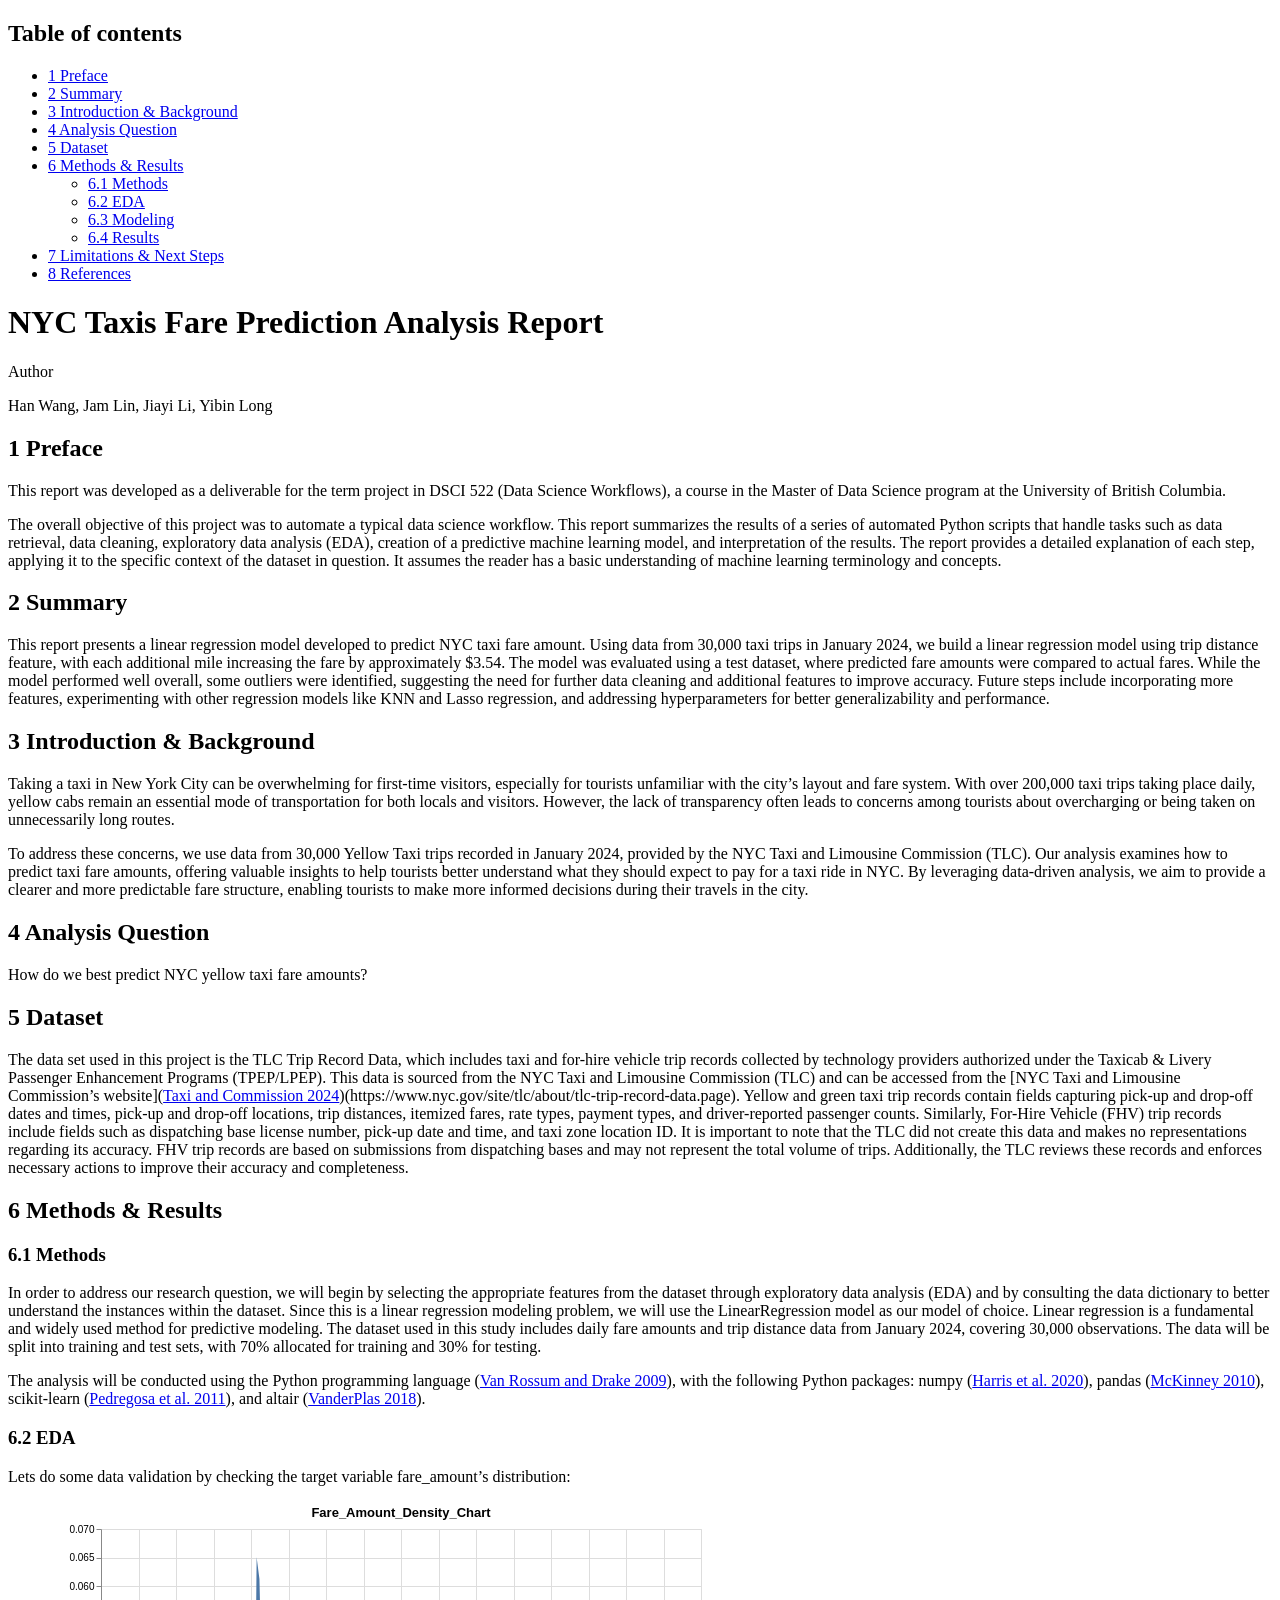
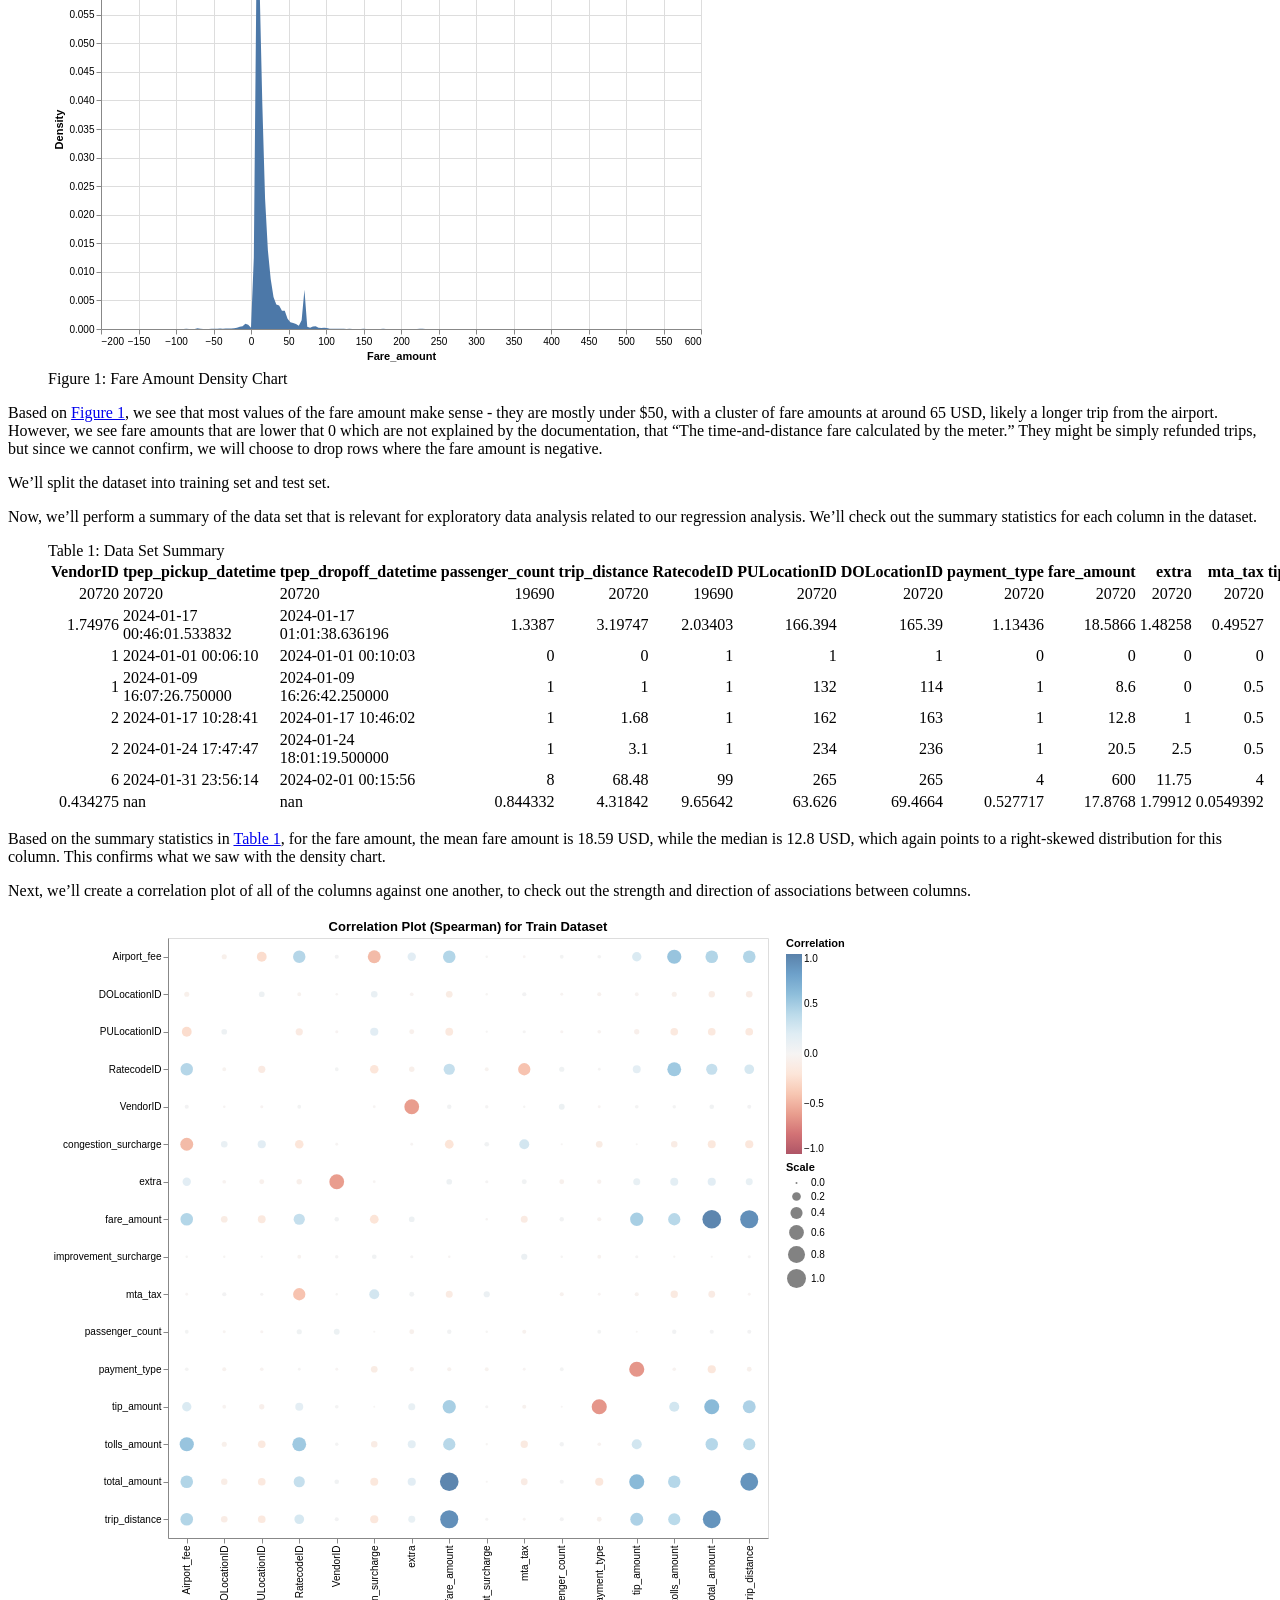
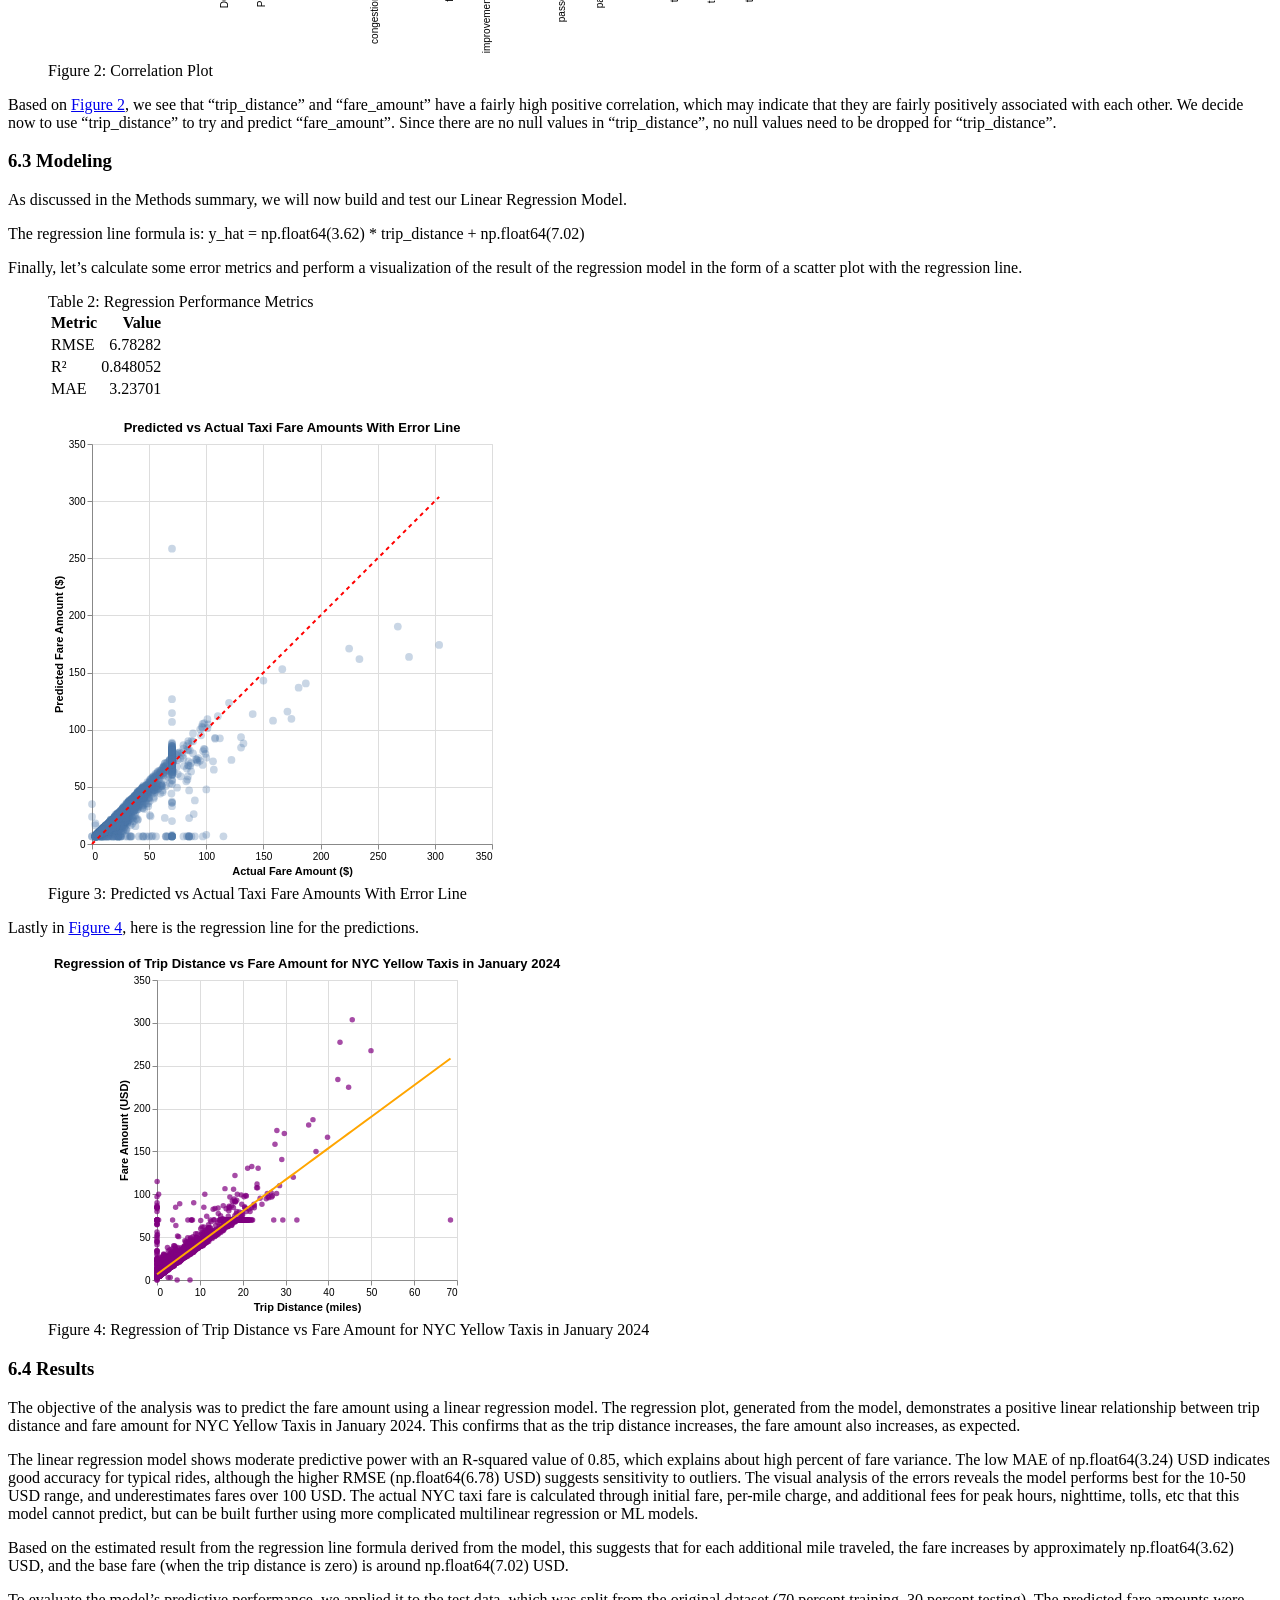
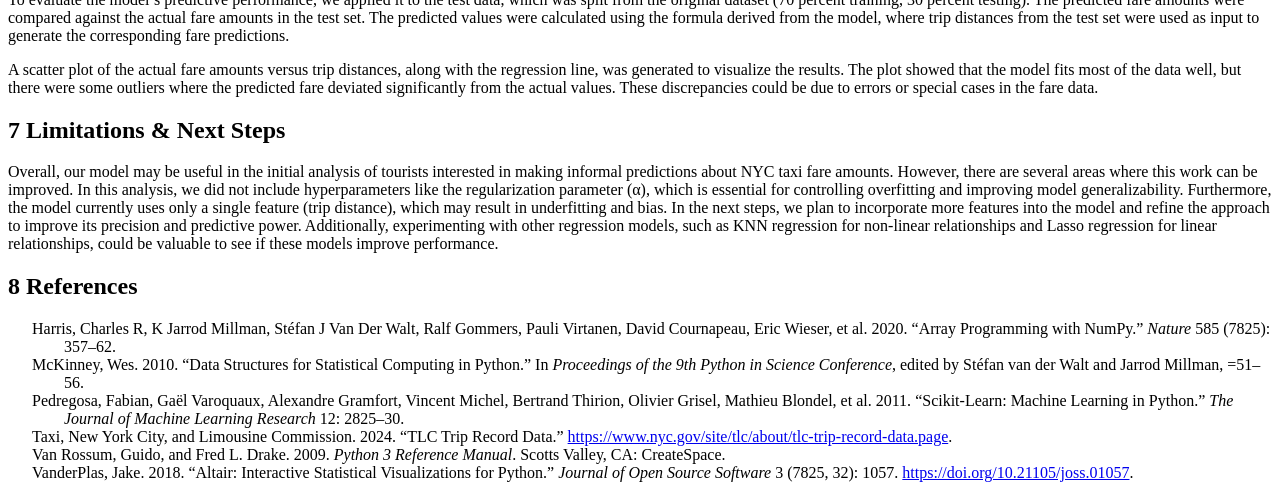
==== docs/index.html @ 8bb8c5d0 "add html to docs for github pages" ====
<!DOCTYPE html>
<html xmlns="http://www.w3.org/1999/xhtml" lang="en" xml:lang="en"><head>

<meta charset="utf-8">
<meta name="generator" content="quarto-1.5.57">

<meta name="viewport" content="width=device-width, initial-scale=1.0, user-scalable=yes">

<meta name="author" content="Han Wang, Jam Lin, Jiayi Li, Yibin Long">

<title>NYC Taxis Fare Prediction Analysis Report</title>
<style>
code{white-space: pre-wrap;}
span.smallcaps{font-variant: small-caps;}
div.columns{display: flex; gap: min(4vw, 1.5em);}
div.column{flex: auto; overflow-x: auto;}
div.hanging-indent{margin-left: 1.5em; text-indent: -1.5em;}
ul.task-list{list-style: none;}
ul.task-list li input[type="checkbox"] {
  width: 0.8em;
  margin: 0 0.8em 0.2em -1em; /* quarto-specific, see https://github.com/quarto-dev/quarto-cli/issues/4556 */ 
  vertical-align: middle;
}
/* CSS for citations */
div.csl-bib-body { }
div.csl-entry {
  clear: both;
  margin-bottom: 0em;
}
.hanging-indent div.csl-entry {
  margin-left:2em;
  text-indent:-2em;
}
div.csl-left-margin {
  min-width:2em;
  float:left;
}
div.csl-right-inline {
  margin-left:2em;
  padding-left:1em;
}
div.csl-indent {
  margin-left: 2em;
}</style>


<script src="yellow_taxi_analysis_files/libs/clipboard/clipboard.min.js"></script>
<script src="yellow_taxi_analysis_files/libs/quarto-html/quarto.js"></script>
<script src="yellow_taxi_analysis_files/libs/quarto-html/popper.min.js"></script>
<script src="yellow_taxi_analysis_files/libs/quarto-html/tippy.umd.min.js"></script>
<script src="yellow_taxi_analysis_files/libs/quarto-html/anchor.min.js"></script>
<link href="yellow_taxi_analysis_files/libs/quarto-html/tippy.css" rel="stylesheet">
<link href="yellow_taxi_analysis_files/libs/quarto-html/quarto-syntax-highlighting.css" rel="stylesheet" id="quarto-text-highlighting-styles">
<script src="yellow_taxi_analysis_files/libs/bootstrap/bootstrap.min.js"></script>
<link href="yellow_taxi_analysis_files/libs/bootstrap/bootstrap-icons.css" rel="stylesheet">
<link href="yellow_taxi_analysis_files/libs/bootstrap/bootstrap.min.css" rel="stylesheet" id="quarto-bootstrap" data-mode="light">


</head>

<body>

<div id="quarto-content" class="page-columns page-rows-contents page-layout-article toc-left">
<div id="quarto-sidebar-toc-left" class="sidebar toc-left">
  <nav id="TOC" role="doc-toc" class="toc-active">
    <h2 id="toc-title">Table of contents</h2>
   
  <ul>
  <li><a href="#preface" id="toc-preface" class="nav-link active" data-scroll-target="#preface"><span class="header-section-number">1</span> Preface</a></li>
  <li><a href="#summary" id="toc-summary" class="nav-link" data-scroll-target="#summary"><span class="header-section-number">2</span> Summary</a></li>
  <li><a href="#introduction-background" id="toc-introduction-background" class="nav-link" data-scroll-target="#introduction-background"><span class="header-section-number">3</span> Introduction &amp; Background</a></li>
  <li><a href="#analysis-question" id="toc-analysis-question" class="nav-link" data-scroll-target="#analysis-question"><span class="header-section-number">4</span> Analysis Question</a></li>
  <li><a href="#dataset" id="toc-dataset" class="nav-link" data-scroll-target="#dataset"><span class="header-section-number">5</span> Dataset</a></li>
  <li><a href="#methods-results" id="toc-methods-results" class="nav-link" data-scroll-target="#methods-results"><span class="header-section-number">6</span> Methods &amp; Results</a>
  <ul class="collapse">
  <li><a href="#methods" id="toc-methods" class="nav-link" data-scroll-target="#methods"><span class="header-section-number">6.1</span> Methods</a></li>
  <li><a href="#eda" id="toc-eda" class="nav-link" data-scroll-target="#eda"><span class="header-section-number">6.2</span> EDA</a></li>
  <li><a href="#modeling" id="toc-modeling" class="nav-link" data-scroll-target="#modeling"><span class="header-section-number">6.3</span> Modeling</a></li>
  <li><a href="#results" id="toc-results" class="nav-link" data-scroll-target="#results"><span class="header-section-number">6.4</span> Results</a></li>
  </ul></li>
  <li><a href="#limitations-next-steps" id="toc-limitations-next-steps" class="nav-link" data-scroll-target="#limitations-next-steps"><span class="header-section-number">7</span> Limitations &amp; Next Steps</a></li>
  <li><a href="#references" id="toc-references" class="nav-link" data-scroll-target="#references"><span class="header-section-number">8</span> References</a></li>
  </ul>
</nav>
</div>
<div id="quarto-margin-sidebar" class="sidebar margin-sidebar zindex-bottom">
</div>
<main class="content" id="quarto-document-content">

<header id="title-block-header" class="quarto-title-block default">
<div class="quarto-title">
<h1 class="title">NYC Taxis Fare Prediction Analysis Report</h1>
</div>



<div class="quarto-title-meta">

    <div>
    <div class="quarto-title-meta-heading">Author</div>
    <div class="quarto-title-meta-contents">
             <p>Han Wang, Jam Lin, Jiayi Li, Yibin Long </p>
          </div>
  </div>
    
  
    
  </div>
  


</header>


<section id="preface" class="level2" data-number="1">
<h2 data-number="1" class="anchored" data-anchor-id="preface"><span class="header-section-number">1</span> Preface</h2>
<p>This report was developed as a deliverable for the term project in DSCI 522 (Data Science Workflows), a course in the Master of Data Science program at the University of British Columbia.</p>
<p>The overall objective of this project was to automate a typical data science workflow. This report summarizes the results of a series of automated Python scripts that handle tasks such as data retrieval, data cleaning, exploratory data analysis (EDA), creation of a predictive machine learning model, and interpretation of the results. The report provides a detailed explanation of each step, applying it to the specific context of the dataset in question. It assumes the reader has a basic understanding of machine learning terminology and concepts.</p>
</section>
<section id="summary" class="level2" data-number="2">
<h2 data-number="2" class="anchored" data-anchor-id="summary"><span class="header-section-number">2</span> Summary</h2>
<p>This report presents a linear regression model developed to predict NYC taxi fare amount. Using data from 30,000 taxi trips in January 2024, we build a linear regression model using trip distance feature, with each additional mile increasing the fare by approximately $3.54. The model was evaluated using a test dataset, where predicted fare amounts were compared to actual fares. While the model performed well overall, some outliers were identified, suggesting the need for further data cleaning and additional features to improve accuracy. Future steps include incorporating more features, experimenting with other regression models like KNN and Lasso regression, and addressing hyperparameters for better generalizability and performance.</p>
</section>
<section id="introduction-background" class="level2" data-number="3">
<h2 data-number="3" class="anchored" data-anchor-id="introduction-background"><span class="header-section-number">3</span> Introduction &amp; Background</h2>
<p>Taking a taxi in New York City can be overwhelming for first-time visitors, especially for tourists unfamiliar with the city’s layout and fare system. With over 200,000 taxi trips taking place daily, yellow cabs remain an essential mode of transportation for both locals and visitors. However, the lack of transparency often leads to concerns among tourists about overcharging or being taken on unnecessarily long routes.</p>
<p>To address these concerns, we use data from 30,000 Yellow Taxi trips recorded in January 2024, provided by the NYC Taxi and Limousine Commission (TLC). Our analysis examines how to predict taxi fare amounts, offering valuable insights to help tourists better understand what they should expect to pay for a taxi ride in NYC. By leveraging data-driven analysis, we aim to provide a clearer and more predictable fare structure, enabling tourists to make more informed decisions during their travels in the city.</p>
</section>
<section id="analysis-question" class="level2" data-number="4">
<h2 data-number="4" class="anchored" data-anchor-id="analysis-question"><span class="header-section-number">4</span> Analysis Question</h2>
<p>How do we best predict NYC yellow taxi fare amounts?</p>
</section>
<section id="dataset" class="level2" data-number="5">
<h2 data-number="5" class="anchored" data-anchor-id="dataset"><span class="header-section-number">5</span> Dataset</h2>
<p>The data set used in this project is the TLC Trip Record Data, which includes taxi and for-hire vehicle trip records collected by technology providers authorized under the Taxicab &amp; Livery Passenger Enhancement Programs (TPEP/LPEP). This data is sourced from the NYC Taxi and Limousine Commission (TLC) and can be accessed from the [NYC Taxi and Limousine Commission’s website]<span class="citation" data-cites="nyctlc2024">(<a href="#ref-nyctlc2024" role="doc-biblioref">Taxi and Commission 2024</a>)</span>(https://www.nyc.gov/site/tlc/about/tlc-trip-record-data.page). Yellow and green taxi trip records contain fields capturing pick-up and drop-off dates and times, pick-up and drop-off locations, trip distances, itemized fares, rate types, payment types, and driver-reported passenger counts. Similarly, For-Hire Vehicle (FHV) trip records include fields such as dispatching base license number, pick-up date and time, and taxi zone location ID. It is important to note that the TLC did not create this data and makes no representations regarding its accuracy. FHV trip records are based on submissions from dispatching bases and may not represent the total volume of trips. Additionally, the TLC reviews these records and enforces necessary actions to improve their accuracy and completeness.</p>
</section>
<section id="methods-results" class="level2" data-number="6">
<h2 data-number="6" class="anchored" data-anchor-id="methods-results"><span class="header-section-number">6</span> Methods &amp; Results</h2>
<section id="methods" class="level3" data-number="6.1">
<h3 data-number="6.1" class="anchored" data-anchor-id="methods"><span class="header-section-number">6.1</span> Methods</h3>
<p>In order to address our research question, we will begin by selecting the appropriate features from the dataset through exploratory data analysis (EDA) and by consulting the data dictionary to better understand the instances within the dataset. Since this is a linear regression modeling problem, we will use the LinearRegression model as our model of choice. Linear regression is a fundamental and widely used method for predictive modeling. The dataset used in this study includes daily fare amounts and trip distance data from January 2024, covering 30,000 observations. The data will be split into training and test sets, with 70% allocated for training and 30% for testing.</p>
<p>The analysis will be conducted using the Python programming language <span class="citation" data-cites="Python">(<a href="#ref-Python" role="doc-biblioref">Van Rossum and Drake 2009</a>)</span>, with the following Python packages: numpy <span class="citation" data-cites="harris2020array">(<a href="#ref-harris2020array" role="doc-biblioref">Harris et al. 2020</a>)</span>, pandas <span class="citation" data-cites="pandas">(<a href="#ref-pandas" role="doc-biblioref">McKinney 2010</a>)</span>, scikit-learn <span class="citation" data-cites="pedregosa2011scikit">(<a href="#ref-pedregosa2011scikit" role="doc-biblioref">Pedregosa et al. 2011</a>)</span>, and altair <span class="citation" data-cites="altair">(<a href="#ref-altair" role="doc-biblioref">VanderPlas 2018</a>)</span>.</p>
</section>
<section id="eda" class="level3" data-number="6.2">
<h3 data-number="6.2" class="anchored" data-anchor-id="eda"><span class="header-section-number">6.2</span> EDA</h3>
<p>Lets do some data validation by checking the target variable fare_amount’s distribution:</p>
<div id="fig-density" class="quarto-float quarto-figure quarto-figure-center anchored">
<figure class="quarto-float quarto-float-fig figure">
<div aria-describedby="fig-density-caption-0ceaefa1-69ba-4598-a22c-09a6ac19f8ca">
<img src="../charts/Fare_Amount_Density_Chart.svg" class="img-fluid figure-img">
</div>
<figcaption class="quarto-float-caption-bottom quarto-float-caption quarto-float-fig" id="fig-density-caption-0ceaefa1-69ba-4598-a22c-09a6ac19f8ca">
Figure&nbsp;1: Fare Amount Density Chart
</figcaption>
</figure>
</div>
<p>Based on <a href="#fig-density" class="quarto-xref">Figure&nbsp;1</a>, we see that most values of the fare amount make sense - they are mostly under $50, with a cluster of fare amounts at around 65 USD, likely a longer trip from the airport. However, we see fare amounts that are lower that 0 which are not explained by the documentation, that “The time-and-distance fare calculated by the meter.” They might be simply refunded trips, but since we cannot confirm, we will choose to drop rows where the fare amount is negative.</p>
<p>We’ll split the dataset into training set and test set.</p>
<p>Now, we’ll perform a summary of the data set that is relevant for exploratory data analysis related to our regression analysis. We’ll check out the summary statistics for each column in the dataset.</p>
<div class="cell" data-execution_count="1">
<div id="tbl-summary" class="cell quarto-float quarto-figure quarto-figure-center anchored" data-execution_count="1">
<figure class="quarto-float quarto-float-tbl figure">
<figcaption class="quarto-float-caption-top quarto-float-caption quarto-float-tbl" id="tbl-summary-caption-0ceaefa1-69ba-4598-a22c-09a6ac19f8ca">
Table&nbsp;1: Data Set Summary
</figcaption>
<div aria-describedby="tbl-summary-caption-0ceaefa1-69ba-4598-a22c-09a6ac19f8ca">
<div class="cell-output cell-output-display cell-output-markdown" data-execution_count="1">
<table class="do-not-create-environment cell caption-top table table-sm table-striped small">
<colgroup>
<col style="width: 4%">
<col style="width: 8%">
<col style="width: 8%">
<col style="width: 5%">
<col style="width: 5%">
<col style="width: 4%">
<col style="width: 4%">
<col style="width: 4%">
<col style="width: 4%">
<col style="width: 4%">
<col style="width: 4%">
<col style="width: 4%">
<col style="width: 4%">
<col style="width: 4%">
<col style="width: 7%">
<col style="width: 4%">
<col style="width: 7%">
<col style="width: 4%">
</colgroup>
<thead>
<tr class="header">
<th style="text-align: right;">VendorID</th>
<th style="text-align: left;">tpep_pickup_datetime</th>
<th style="text-align: left;">tpep_dropoff_datetime</th>
<th style="text-align: right;">passenger_count</th>
<th style="text-align: right;">trip_distance</th>
<th style="text-align: right;">RatecodeID</th>
<th style="text-align: right;">PULocationID</th>
<th style="text-align: right;">DOLocationID</th>
<th style="text-align: right;">payment_type</th>
<th style="text-align: right;">fare_amount</th>
<th style="text-align: right;">extra</th>
<th style="text-align: right;">mta_tax</th>
<th style="text-align: right;">tip_amount</th>
<th style="text-align: right;">tolls_amount</th>
<th style="text-align: right;">improvement_surcharge</th>
<th style="text-align: right;">total_amount</th>
<th style="text-align: right;">congestion_surcharge</th>
<th style="text-align: right;">Airport_fee</th>
</tr>
</thead>
<tbody>
<tr class="odd">
<td style="text-align: right;">20720</td>
<td style="text-align: left;">20720</td>
<td style="text-align: left;">20720</td>
<td style="text-align: right;">19690</td>
<td style="text-align: right;">20720</td>
<td style="text-align: right;">19690</td>
<td style="text-align: right;">20720</td>
<td style="text-align: right;">20720</td>
<td style="text-align: right;">20720</td>
<td style="text-align: right;">20720</td>
<td style="text-align: right;">20720</td>
<td style="text-align: right;">20720</td>
<td style="text-align: right;">20720</td>
<td style="text-align: right;">20720</td>
<td style="text-align: right;">20720</td>
<td style="text-align: right;">20720</td>
<td style="text-align: right;">19690</td>
<td style="text-align: right;">19690</td>
</tr>
<tr class="even">
<td style="text-align: right;">1.74976</td>
<td style="text-align: left;">2024-01-17 00:46:01.533832</td>
<td style="text-align: left;">2024-01-17 01:01:38.636196</td>
<td style="text-align: right;">1.3387</td>
<td style="text-align: right;">3.19747</td>
<td style="text-align: right;">2.03403</td>
<td style="text-align: right;">166.394</td>
<td style="text-align: right;">165.39</td>
<td style="text-align: right;">1.13436</td>
<td style="text-align: right;">18.5866</td>
<td style="text-align: right;">1.48258</td>
<td style="text-align: right;">0.49527</td>
<td style="text-align: right;">3.37729</td>
<td style="text-align: right;">0.525144</td>
<td style="text-align: right;">0.999628</td>
<td style="text-align: right;">27.3619</td>
<td style="text-align: right;">2.31061</td>
<td style="text-align: right;">0.143448</td>
</tr>
<tr class="odd">
<td style="text-align: right;">1</td>
<td style="text-align: left;">2024-01-01 00:06:10</td>
<td style="text-align: left;">2024-01-01 00:10:03</td>
<td style="text-align: right;">0</td>
<td style="text-align: right;">0</td>
<td style="text-align: right;">1</td>
<td style="text-align: right;">1</td>
<td style="text-align: right;">1</td>
<td style="text-align: right;">0</td>
<td style="text-align: right;">0</td>
<td style="text-align: right;">0</td>
<td style="text-align: right;">0</td>
<td style="text-align: right;">0</td>
<td style="text-align: right;">0</td>
<td style="text-align: right;">0</td>
<td style="text-align: right;">0</td>
<td style="text-align: right;">0</td>
<td style="text-align: right;">0</td>
</tr>
<tr class="even">
<td style="text-align: right;">1</td>
<td style="text-align: left;">2024-01-09 16:07:26.750000</td>
<td style="text-align: left;">2024-01-09 16:26:42.250000</td>
<td style="text-align: right;">1</td>
<td style="text-align: right;">1</td>
<td style="text-align: right;">1</td>
<td style="text-align: right;">132</td>
<td style="text-align: right;">114</td>
<td style="text-align: right;">1</td>
<td style="text-align: right;">8.6</td>
<td style="text-align: right;">0</td>
<td style="text-align: right;">0.5</td>
<td style="text-align: right;">1</td>
<td style="text-align: right;">0</td>
<td style="text-align: right;">1</td>
<td style="text-align: right;">15.48</td>
<td style="text-align: right;">2.5</td>
<td style="text-align: right;">0</td>
</tr>
<tr class="odd">
<td style="text-align: right;">2</td>
<td style="text-align: left;">2024-01-17 10:28:41</td>
<td style="text-align: left;">2024-01-17 10:46:02</td>
<td style="text-align: right;">1</td>
<td style="text-align: right;">1.68</td>
<td style="text-align: right;">1</td>
<td style="text-align: right;">162</td>
<td style="text-align: right;">163</td>
<td style="text-align: right;">1</td>
<td style="text-align: right;">12.8</td>
<td style="text-align: right;">1</td>
<td style="text-align: right;">0.5</td>
<td style="text-align: right;">2.8</td>
<td style="text-align: right;">0</td>
<td style="text-align: right;">1</td>
<td style="text-align: right;">20.16</td>
<td style="text-align: right;">2.5</td>
<td style="text-align: right;">0</td>
</tr>
<tr class="even">
<td style="text-align: right;">2</td>
<td style="text-align: left;">2024-01-24 17:47:47</td>
<td style="text-align: left;">2024-01-24 18:01:19.500000</td>
<td style="text-align: right;">1</td>
<td style="text-align: right;">3.1</td>
<td style="text-align: right;">1</td>
<td style="text-align: right;">234</td>
<td style="text-align: right;">236</td>
<td style="text-align: right;">1</td>
<td style="text-align: right;">20.5</td>
<td style="text-align: right;">2.5</td>
<td style="text-align: right;">0.5</td>
<td style="text-align: right;">4.2</td>
<td style="text-align: right;">0</td>
<td style="text-align: right;">1</td>
<td style="text-align: right;">28.6</td>
<td style="text-align: right;">2.5</td>
<td style="text-align: right;">0</td>
</tr>
<tr class="odd">
<td style="text-align: right;">6</td>
<td style="text-align: left;">2024-01-31 23:56:14</td>
<td style="text-align: left;">2024-02-01 00:15:56</td>
<td style="text-align: right;">8</td>
<td style="text-align: right;">68.48</td>
<td style="text-align: right;">99</td>
<td style="text-align: right;">265</td>
<td style="text-align: right;">265</td>
<td style="text-align: right;">4</td>
<td style="text-align: right;">600</td>
<td style="text-align: right;">11.75</td>
<td style="text-align: right;">4</td>
<td style="text-align: right;">99</td>
<td style="text-align: right;">62.75</td>
<td style="text-align: right;">1</td>
<td style="text-align: right;">601</td>
<td style="text-align: right;">2.5</td>
<td style="text-align: right;">1.75</td>
</tr>
<tr class="even">
<td style="text-align: right;">0.434275</td>
<td style="text-align: left;">nan</td>
<td style="text-align: left;">nan</td>
<td style="text-align: right;">0.844332</td>
<td style="text-align: right;">4.31842</td>
<td style="text-align: right;">9.65642</td>
<td style="text-align: right;">63.626</td>
<td style="text-align: right;">69.4664</td>
<td style="text-align: right;">0.527717</td>
<td style="text-align: right;">17.8768</td>
<td style="text-align: right;">1.79912</td>
<td style="text-align: right;">0.0549392</td>
<td style="text-align: right;">3.8067</td>
<td style="text-align: right;">2.09673</td>
<td style="text-align: right;">0.0190096</td>
<td style="text-align: right;">22.1385</td>
<td style="text-align: right;">0.66147</td>
<td style="text-align: right;">0.480072</td>
</tr>
</tbody>
</table>
</div>
</div>
</figure>
</div>
</div>
<p>Based on the summary statistics in <a href="#tbl-summary" class="quarto-xref">Table&nbsp;1</a>, for the fare amount, the mean fare amount is 18.59 USD, while the median is 12.8 USD, which again points to a right-skewed distribution for this column. This confirms what we saw with the density chart.</p>
<p>Next, we’ll create a correlation plot of all of the columns against one another, to check out the strength and direction of associations between columns.</p>
<div id="fig-correlation" class="quarto-float quarto-figure quarto-figure-center anchored">
<figure class="quarto-float quarto-float-fig figure">
<div aria-describedby="fig-correlation-caption-0ceaefa1-69ba-4598-a22c-09a6ac19f8ca">
<img src="../charts/Correlation_Plot_Train_Spearman.svg" class="img-fluid figure-img">
</div>
<figcaption class="quarto-float-caption-bottom quarto-float-caption quarto-float-fig" id="fig-correlation-caption-0ceaefa1-69ba-4598-a22c-09a6ac19f8ca">
Figure&nbsp;2: Correlation Plot
</figcaption>
</figure>
</div>
<p>Based on <a href="#fig-correlation" class="quarto-xref">Figure&nbsp;2</a>, we see that “trip_distance” and “fare_amount” have a fairly high positive correlation, which may indicate that they are fairly positively associated with each other. We decide now to use “trip_distance” to try and predict “fare_amount”. Since there are no null values in “trip_distance”, no null values need to be dropped for “trip_distance”.</p>
</section>
<section id="modeling" class="level3" data-number="6.3">
<h3 data-number="6.3" class="anchored" data-anchor-id="modeling"><span class="header-section-number">6.3</span> Modeling</h3>
<p>As discussed in the Methods summary, we will now build and test our Linear Regression Model.</p>
<p>The regression line formula is: y_hat = np.float64(3.62) * trip_distance + np.float64(7.02)</p>
<p>Finally, let’s calculate some error metrics and perform a visualization of the result of the regression model in the form of a scatter plot with the regression line.</p>
<div class="cell" data-execution_count="3">
<div id="tbl-metrics" class="cell quarto-float quarto-figure quarto-figure-center anchored" data-execution_count="3">
<figure class="quarto-float quarto-float-tbl figure">
<figcaption class="quarto-float-caption-top quarto-float-caption quarto-float-tbl" id="tbl-metrics-caption-0ceaefa1-69ba-4598-a22c-09a6ac19f8ca">
Table&nbsp;2: Regression Performance Metrics
</figcaption>
<div aria-describedby="tbl-metrics-caption-0ceaefa1-69ba-4598-a22c-09a6ac19f8ca">
<div class="cell-output cell-output-display cell-output-markdown" data-execution_count="3">
<table class="do-not-create-environment cell caption-top table table-sm table-striped small">
<thead>
<tr class="header">
<th style="text-align: left;">Metric</th>
<th style="text-align: right;">Value</th>
</tr>
</thead>
<tbody>
<tr class="odd">
<td style="text-align: left;">RMSE</td>
<td style="text-align: right;">6.78282</td>
</tr>
<tr class="even">
<td style="text-align: left;">R²</td>
<td style="text-align: right;">0.848052</td>
</tr>
<tr class="odd">
<td style="text-align: left;">MAE</td>
<td style="text-align: right;">3.23701</td>
</tr>
</tbody>
</table>
</div>
</div>
</figure>
</div>
</div>
<div id="fig-error" class="quarto-float quarto-figure quarto-figure-center anchored">
<figure class="quarto-float quarto-float-fig figure">
<div aria-describedby="fig-error-caption-0ceaefa1-69ba-4598-a22c-09a6ac19f8ca">
<img src="../charts/Pred_Vs_Actual.svg" class="img-fluid figure-img">
</div>
<figcaption class="quarto-float-caption-bottom quarto-float-caption quarto-float-fig" id="fig-error-caption-0ceaefa1-69ba-4598-a22c-09a6ac19f8ca">
Figure&nbsp;3: Predicted vs Actual Taxi Fare Amounts With Error Line
</figcaption>
</figure>
</div>
<p>Lastly in <a href="#fig-predictions" class="quarto-xref">Figure&nbsp;4</a>, here is the regression line for the predictions.</p>
<div id="fig-predictions" class="quarto-float quarto-figure quarto-figure-center anchored">
<figure class="quarto-float quarto-float-fig figure">
<div aria-describedby="fig-predictions-caption-0ceaefa1-69ba-4598-a22c-09a6ac19f8ca">
<img src="../charts/Final_Linear_Regression.svg" class="img-fluid figure-img">
</div>
<figcaption class="quarto-float-caption-bottom quarto-float-caption quarto-float-fig" id="fig-predictions-caption-0ceaefa1-69ba-4598-a22c-09a6ac19f8ca">
Figure&nbsp;4: Regression of Trip Distance vs Fare Amount for NYC Yellow Taxis in January 2024
</figcaption>
</figure>
</div>
</section>
<section id="results" class="level3" data-number="6.4">
<h3 data-number="6.4" class="anchored" data-anchor-id="results"><span class="header-section-number">6.4</span> Results</h3>
<p>The objective of the analysis was to predict the fare amount using a linear regression model. The regression plot, generated from the model, demonstrates a positive linear relationship between trip distance and fare amount for NYC Yellow Taxis in January 2024. This confirms that as the trip distance increases, the fare amount also increases, as expected.</p>
<p>The linear regression model shows moderate predictive power with an R-squared value of 0.85, which explains about high percent of fare variance. The low MAE of np.float64(3.24) USD indicates good accuracy for typical rides, although the higher RMSE (np.float64(6.78) USD) suggests sensitivity to outliers. The visual analysis of the errors reveals the model performs best for the 10-50 USD range, and underestimates fares over 100 USD. The actual NYC taxi fare is calculated through initial fare, per-mile charge, and additional fees for peak hours, nighttime, tolls, etc that this model cannot predict, but can be built further using more complicated multilinear regression or ML models.</p>
<p>Based on the estimated result from the regression line formula derived from the model, this suggests that for each additional mile traveled, the fare increases by approximately np.float64(3.62) USD, and the base fare (when the trip distance is zero) is around np.float64(7.02) USD.</p>
<p>To evaluate the model’s predictive performance, we applied it to the test data, which was split from the original dataset (70 percent training, 30 percent testing). The predicted fare amounts were compared against the actual fare amounts in the test set. The predicted values were calculated using the formula derived from the model, where trip distances from the test set were used as input to generate the corresponding fare predictions.</p>
<p>A scatter plot of the actual fare amounts versus trip distances, along with the regression line, was generated to visualize the results. The plot showed that the model fits most of the data well, but there were some outliers where the predicted fare deviated significantly from the actual values. These discrepancies could be due to errors or special cases in the fare data.</p>
</section>
</section>
<section id="limitations-next-steps" class="level2" data-number="7">
<h2 data-number="7" class="anchored" data-anchor-id="limitations-next-steps"><span class="header-section-number">7</span> Limitations &amp; Next Steps</h2>
<p>Overall, our model may be useful in the initial analysis of tourists interested in making informal predictions about NYC taxi fare amounts. However, there are several areas where this work can be improved. In this analysis, we did not include hyperparameters like the regularization parameter (α), which is essential for controlling overfitting and improving model generalizability. Furthermore, the model currently uses only a single feature (trip distance), which may result in underfitting and bias. In the next steps, we plan to incorporate more features into the model and refine the approach to improve its precision and predictive power. Additionally, experimenting with other regression models, such as KNN regression for non-linear relationships and Lasso regression for linear relationships, could be valuable to see if these models improve performance.</p>
</section>
<section id="references" class="level2 unnumbered" data-number="8">


</section>

<div id="quarto-appendix" class="default"><section class="quarto-appendix-contents" role="doc-bibliography" id="quarto-bibliography"><h2 class="anchored quarto-appendix-heading">8 References</h2><div id="refs" class="references csl-bib-body hanging-indent" data-entry-spacing="0" role="list">
<div id="ref-harris2020array" class="csl-entry" role="listitem">
Harris, Charles R, K Jarrod Millman, Stéfan J Van Der Walt, Ralf Gommers, Pauli Virtanen, David Cournapeau, Eric Wieser, et al. 2020. <span>“Array Programming with NumPy.”</span> <em>Nature</em> 585 (7825): 357–62.
</div>
<div id="ref-pandas" class="csl-entry" role="listitem">
McKinney, Wes. 2010. <span>“Data Structures for Statistical Computing in Python.”</span> In <em>Proceedings of the 9th Python in Science Conference</em>, edited by Stéfan van der Walt and Jarrod Millman, =51–56.
</div>
<div id="ref-pedregosa2011scikit" class="csl-entry" role="listitem">
Pedregosa, Fabian, Gaël Varoquaux, Alexandre Gramfort, Vincent Michel, Bertrand Thirion, Olivier Grisel, Mathieu Blondel, et al. 2011. <span>“Scikit-Learn: Machine Learning in Python.”</span> <em>The Journal of Machine Learning Research</em> 12: 2825–30.
</div>
<div id="ref-nyctlc2024" class="csl-entry" role="listitem">
Taxi, New York City, and Limousine Commission. 2024. <span>“TLC Trip Record Data.”</span> <a href="https://www.nyc.gov/site/tlc/about/tlc-trip-record-data.page" class="uri">https://www.nyc.gov/site/tlc/about/tlc-trip-record-data.page</a>.
</div>
<div id="ref-Python" class="csl-entry" role="listitem">
Van Rossum, Guido, and Fred L. Drake. 2009. <em>Python 3 Reference Manual</em>. Scotts Valley, CA: CreateSpace.
</div>
<div id="ref-altair" class="csl-entry" role="listitem">
VanderPlas, Jake. 2018. <span>“Altair: Interactive Statistical Visualizations for Python.”</span> <em>Journal of Open Source Software</em> 3 (7825, 32): 1057. <a href="https://doi.org/10.21105/joss.01057">https://doi.org/10.21105/joss.01057</a>.
</div>
</div></section></div></main>
<!-- /main column -->
<script id="quarto-html-after-body" type="application/javascript">
window.document.addEventListener("DOMContentLoaded", function (event) {
  const toggleBodyColorMode = (bsSheetEl) => {
    const mode = bsSheetEl.getAttribute("data-mode");
    const bodyEl = window.document.querySelector("body");
    if (mode === "dark") {
      bodyEl.classList.add("quarto-dark");
      bodyEl.classList.remove("quarto-light");
    } else {
      bodyEl.classList.add("quarto-light");
      bodyEl.classList.remove("quarto-dark");
    }
  }
  const toggleBodyColorPrimary = () => {
    const bsSheetEl = window.document.querySelector("link#quarto-bootstrap");
    if (bsSheetEl) {
      toggleBodyColorMode(bsSheetEl);
    }
  }
  toggleBodyColorPrimary();  
  const icon = "";
  const anchorJS = new window.AnchorJS();
  anchorJS.options = {
    placement: 'right',
    icon: icon
  };
  anchorJS.add('.anchored');
  const isCodeAnnotation = (el) => {
    for (const clz of el.classList) {
      if (clz.startsWith('code-annotation-')) {                     
        return true;
      }
    }
    return false;
  }
  const onCopySuccess = function(e) {
    // button target
    const button = e.trigger;
    // don't keep focus
    button.blur();
    // flash "checked"
    button.classList.add('code-copy-button-checked');
    var currentTitle = button.getAttribute("title");
    button.setAttribute("title", "Copied!");
    let tooltip;
    if (window.bootstrap) {
      button.setAttribute("data-bs-toggle", "tooltip");
      button.setAttribute("data-bs-placement", "left");
      button.setAttribute("data-bs-title", "Copied!");
      tooltip = new bootstrap.Tooltip(button, 
        { trigger: "manual", 
          customClass: "code-copy-button-tooltip",
          offset: [0, -8]});
      tooltip.show();    
    }
    setTimeout(function() {
      if (tooltip) {
        tooltip.hide();
        button.removeAttribute("data-bs-title");
        button.removeAttribute("data-bs-toggle");
        button.removeAttribute("data-bs-placement");
      }
      button.setAttribute("title", currentTitle);
      button.classList.remove('code-copy-button-checked');
    }, 1000);
    // clear code selection
    e.clearSelection();
  }
  const getTextToCopy = function(trigger) {
      const codeEl = trigger.previousElementSibling.cloneNode(true);
      for (const childEl of codeEl.children) {
        if (isCodeAnnotation(childEl)) {
          childEl.remove();
        }
      }
      return codeEl.innerText;
  }
  const clipboard = new window.ClipboardJS('.code-copy-button:not([data-in-quarto-modal])', {
    text: getTextToCopy
  });
  clipboard.on('success', onCopySuccess);
  if (window.document.getElementById('quarto-embedded-source-code-modal')) {
    // For code content inside modals, clipBoardJS needs to be initialized with a container option
    // TODO: Check when it could be a function (https://github.com/zenorocha/clipboard.js/issues/860)
    const clipboardModal = new window.ClipboardJS('.code-copy-button[data-in-quarto-modal]', {
      text: getTextToCopy,
      container: window.document.getElementById('quarto-embedded-source-code-modal')
    });
    clipboardModal.on('success', onCopySuccess);
  }
    var localhostRegex = new RegExp(/^(?:http|https):\/\/localhost\:?[0-9]*\//);
    var mailtoRegex = new RegExp(/^mailto:/);
      var filterRegex = new RegExp('/' + window.location.host + '/');
    var isInternal = (href) => {
        return filterRegex.test(href) || localhostRegex.test(href) || mailtoRegex.test(href);
    }
    // Inspect non-navigation links and adorn them if external
 	var links = window.document.querySelectorAll('a[href]:not(.nav-link):not(.navbar-brand):not(.toc-action):not(.sidebar-link):not(.sidebar-item-toggle):not(.pagination-link):not(.no-external):not([aria-hidden]):not(.dropdown-item):not(.quarto-navigation-tool):not(.about-link)');
    for (var i=0; i<links.length; i++) {
      const link = links[i];
      if (!isInternal(link.href)) {
        // undo the damage that might have been done by quarto-nav.js in the case of
        // links that we want to consider external
        if (link.dataset.originalHref !== undefined) {
          link.href = link.dataset.originalHref;
        }
      }
    }
  function tippyHover(el, contentFn, onTriggerFn, onUntriggerFn) {
    const config = {
      allowHTML: true,
      maxWidth: 500,
      delay: 100,
      arrow: false,
      appendTo: function(el) {
          return el.parentElement;
      },
      interactive: true,
      interactiveBorder: 10,
      theme: 'quarto',
      placement: 'bottom-start',
    };
    if (contentFn) {
      config.content = contentFn;
    }
    if (onTriggerFn) {
      config.onTrigger = onTriggerFn;
    }
    if (onUntriggerFn) {
      config.onUntrigger = onUntriggerFn;
    }
    window.tippy(el, config); 
  }
  const noterefs = window.document.querySelectorAll('a[role="doc-noteref"]');
  for (var i=0; i<noterefs.length; i++) {
    const ref = noterefs[i];
    tippyHover(ref, function() {
      // use id or data attribute instead here
      let href = ref.getAttribute('data-footnote-href') || ref.getAttribute('href');
      try { href = new URL(href).hash; } catch {}
      const id = href.replace(/^#\/?/, "");
      const note = window.document.getElementById(id);
      if (note) {
        return note.innerHTML;
      } else {
        return "";
      }
    });
  }
  const xrefs = window.document.querySelectorAll('a.quarto-xref');
  const processXRef = (id, note) => {
    // Strip column container classes
    const stripColumnClz = (el) => {
      el.classList.remove("page-full", "page-columns");
      if (el.children) {
        for (const child of el.children) {
          stripColumnClz(child);
        }
      }
    }
    stripColumnClz(note)
    if (id === null || id.startsWith('sec-')) {
      // Special case sections, only their first couple elements
      const container = document.createElement("div");
      if (note.children && note.children.length > 2) {
        container.appendChild(note.children[0].cloneNode(true));
        for (let i = 1; i < note.children.length; i++) {
          const child = note.children[i];
          if (child.tagName === "P" && child.innerText === "") {
            continue;
          } else {
            container.appendChild(child.cloneNode(true));
            break;
          }
        }
        if (window.Quarto?.typesetMath) {
          window.Quarto.typesetMath(container);
        }
        return container.innerHTML
      } else {
        if (window.Quarto?.typesetMath) {
          window.Quarto.typesetMath(note);
        }
        return note.innerHTML;
      }
    } else {
      // Remove any anchor links if they are present
      const anchorLink = note.querySelector('a.anchorjs-link');
      if (anchorLink) {
        anchorLink.remove();
      }
      if (window.Quarto?.typesetMath) {
        window.Quarto.typesetMath(note);
      }
      // TODO in 1.5, we should make sure this works without a callout special case
      if (note.classList.contains("callout")) {
        return note.outerHTML;
      } else {
        return note.innerHTML;
      }
    }
  }
  for (var i=0; i<xrefs.length; i++) {
    const xref = xrefs[i];
    tippyHover(xref, undefined, function(instance) {
      instance.disable();
      let url = xref.getAttribute('href');
      let hash = undefined; 
      if (url.startsWith('#')) {
        hash = url;
      } else {
        try { hash = new URL(url).hash; } catch {}
      }
      if (hash) {
        const id = hash.replace(/^#\/?/, "");
        const note = window.document.getElementById(id);
        if (note !== null) {
          try {
            const html = processXRef(id, note.cloneNode(true));
            instance.setContent(html);
          } finally {
            instance.enable();
            instance.show();
          }
        } else {
          // See if we can fetch this
          fetch(url.split('#')[0])
          .then(res => res.text())
          .then(html => {
            const parser = new DOMParser();
            const htmlDoc = parser.parseFromString(html, "text/html");
            const note = htmlDoc.getElementById(id);
            if (note !== null) {
              const html = processXRef(id, note);
              instance.setContent(html);
            } 
          }).finally(() => {
            instance.enable();
            instance.show();
          });
        }
      } else {
        // See if we can fetch a full url (with no hash to target)
        // This is a special case and we should probably do some content thinning / targeting
        fetch(url)
        .then(res => res.text())
        .then(html => {
          const parser = new DOMParser();
          const htmlDoc = parser.parseFromString(html, "text/html");
          const note = htmlDoc.querySelector('main.content');
          if (note !== null) {
            // This should only happen for chapter cross references
            // (since there is no id in the URL)
            // remove the first header
            if (note.children.length > 0 && note.children[0].tagName === "HEADER") {
              note.children[0].remove();
            }
            const html = processXRef(null, note);
            instance.setContent(html);
          } 
        }).finally(() => {
          instance.enable();
          instance.show();
        });
      }
    }, function(instance) {
    });
  }
      let selectedAnnoteEl;
      const selectorForAnnotation = ( cell, annotation) => {
        let cellAttr = 'data-code-cell="' + cell + '"';
        let lineAttr = 'data-code-annotation="' +  annotation + '"';
        const selector = 'span[' + cellAttr + '][' + lineAttr + ']';
        return selector;
      }
      const selectCodeLines = (annoteEl) => {
        const doc = window.document;
        const targetCell = annoteEl.getAttribute("data-target-cell");
        const targetAnnotation = annoteEl.getAttribute("data-target-annotation");
        const annoteSpan = window.document.querySelector(selectorForAnnotation(targetCell, targetAnnotation));
        const lines = annoteSpan.getAttribute("data-code-lines").split(",");
        const lineIds = lines.map((line) => {
          return targetCell + "-" + line;
        })
        let top = null;
        let height = null;
        let parent = null;
        if (lineIds.length > 0) {
            //compute the position of the single el (top and bottom and make a div)
            const el = window.document.getElementById(lineIds[0]);
            top = el.offsetTop;
            height = el.offsetHeight;
            parent = el.parentElement.parentElement;
          if (lineIds.length > 1) {
            const lastEl = window.document.getElementById(lineIds[lineIds.length - 1]);
            const bottom = lastEl.offsetTop + lastEl.offsetHeight;
            height = bottom - top;
          }
          if (top !== null && height !== null && parent !== null) {
            // cook up a div (if necessary) and position it 
            let div = window.document.getElementById("code-annotation-line-highlight");
            if (div === null) {
              div = window.document.createElement("div");
              div.setAttribute("id", "code-annotation-line-highlight");
              div.style.position = 'absolute';
              parent.appendChild(div);
            }
            div.style.top = top - 2 + "px";
            div.style.height = height + 4 + "px";
            div.style.left = 0;
            let gutterDiv = window.document.getElementById("code-annotation-line-highlight-gutter");
            if (gutterDiv === null) {
              gutterDiv = window.document.createElement("div");
              gutterDiv.setAttribute("id", "code-annotation-line-highlight-gutter");
              gutterDiv.style.position = 'absolute';
              const codeCell = window.document.getElementById(targetCell);
              const gutter = codeCell.querySelector('.code-annotation-gutter');
              gutter.appendChild(gutterDiv);
            }
            gutterDiv.style.top = top - 2 + "px";
            gutterDiv.style.height = height + 4 + "px";
          }
          selectedAnnoteEl = annoteEl;
        }
      };
      const unselectCodeLines = () => {
        const elementsIds = ["code-annotation-line-highlight", "code-annotation-line-highlight-gutter"];
        elementsIds.forEach((elId) => {
          const div = window.document.getElementById(elId);
          if (div) {
            div.remove();
          }
        });
        selectedAnnoteEl = undefined;
      };
        // Handle positioning of the toggle
    window.addEventListener(
      "resize",
      throttle(() => {
        elRect = undefined;
        if (selectedAnnoteEl) {
          selectCodeLines(selectedAnnoteEl);
        }
      }, 10)
    );
    function throttle(fn, ms) {
    let throttle = false;
    let timer;
      return (...args) => {
        if(!throttle) { // first call gets through
            fn.apply(this, args);
            throttle = true;
        } else { // all the others get throttled
            if(timer) clearTimeout(timer); // cancel #2
            timer = setTimeout(() => {
              fn.apply(this, args);
              timer = throttle = false;
            }, ms);
        }
      };
    }
      // Attach click handler to the DT
      const annoteDls = window.document.querySelectorAll('dt[data-target-cell]');
      for (const annoteDlNode of annoteDls) {
        annoteDlNode.addEventListener('click', (event) => {
          const clickedEl = event.target;
          if (clickedEl !== selectedAnnoteEl) {
            unselectCodeLines();
            const activeEl = window.document.querySelector('dt[data-target-cell].code-annotation-active');
            if (activeEl) {
              activeEl.classList.remove('code-annotation-active');
            }
            selectCodeLines(clickedEl);
            clickedEl.classList.add('code-annotation-active');
          } else {
            // Unselect the line
            unselectCodeLines();
            clickedEl.classList.remove('code-annotation-active');
          }
        });
      }
  const findCites = (el) => {
    const parentEl = el.parentElement;
    if (parentEl) {
      const cites = parentEl.dataset.cites;
      if (cites) {
        return {
          el,
          cites: cites.split(' ')
        };
      } else {
        return findCites(el.parentElement)
      }
    } else {
      return undefined;
    }
  };
  var bibliorefs = window.document.querySelectorAll('a[role="doc-biblioref"]');
  for (var i=0; i<bibliorefs.length; i++) {
    const ref = bibliorefs[i];
    const citeInfo = findCites(ref);
    if (citeInfo) {
      tippyHover(citeInfo.el, function() {
        var popup = window.document.createElement('div');
        citeInfo.cites.forEach(function(cite) {
          var citeDiv = window.document.createElement('div');
          citeDiv.classList.add('hanging-indent');
          citeDiv.classList.add('csl-entry');
          var biblioDiv = window.document.getElementById('ref-' + cite);
          if (biblioDiv) {
            citeDiv.innerHTML = biblioDiv.innerHTML;
          }
          popup.appendChild(citeDiv);
        });
        return popup.innerHTML;
      });
    }
  }
});
</script>
</div> <!-- /content -->




</body></html>
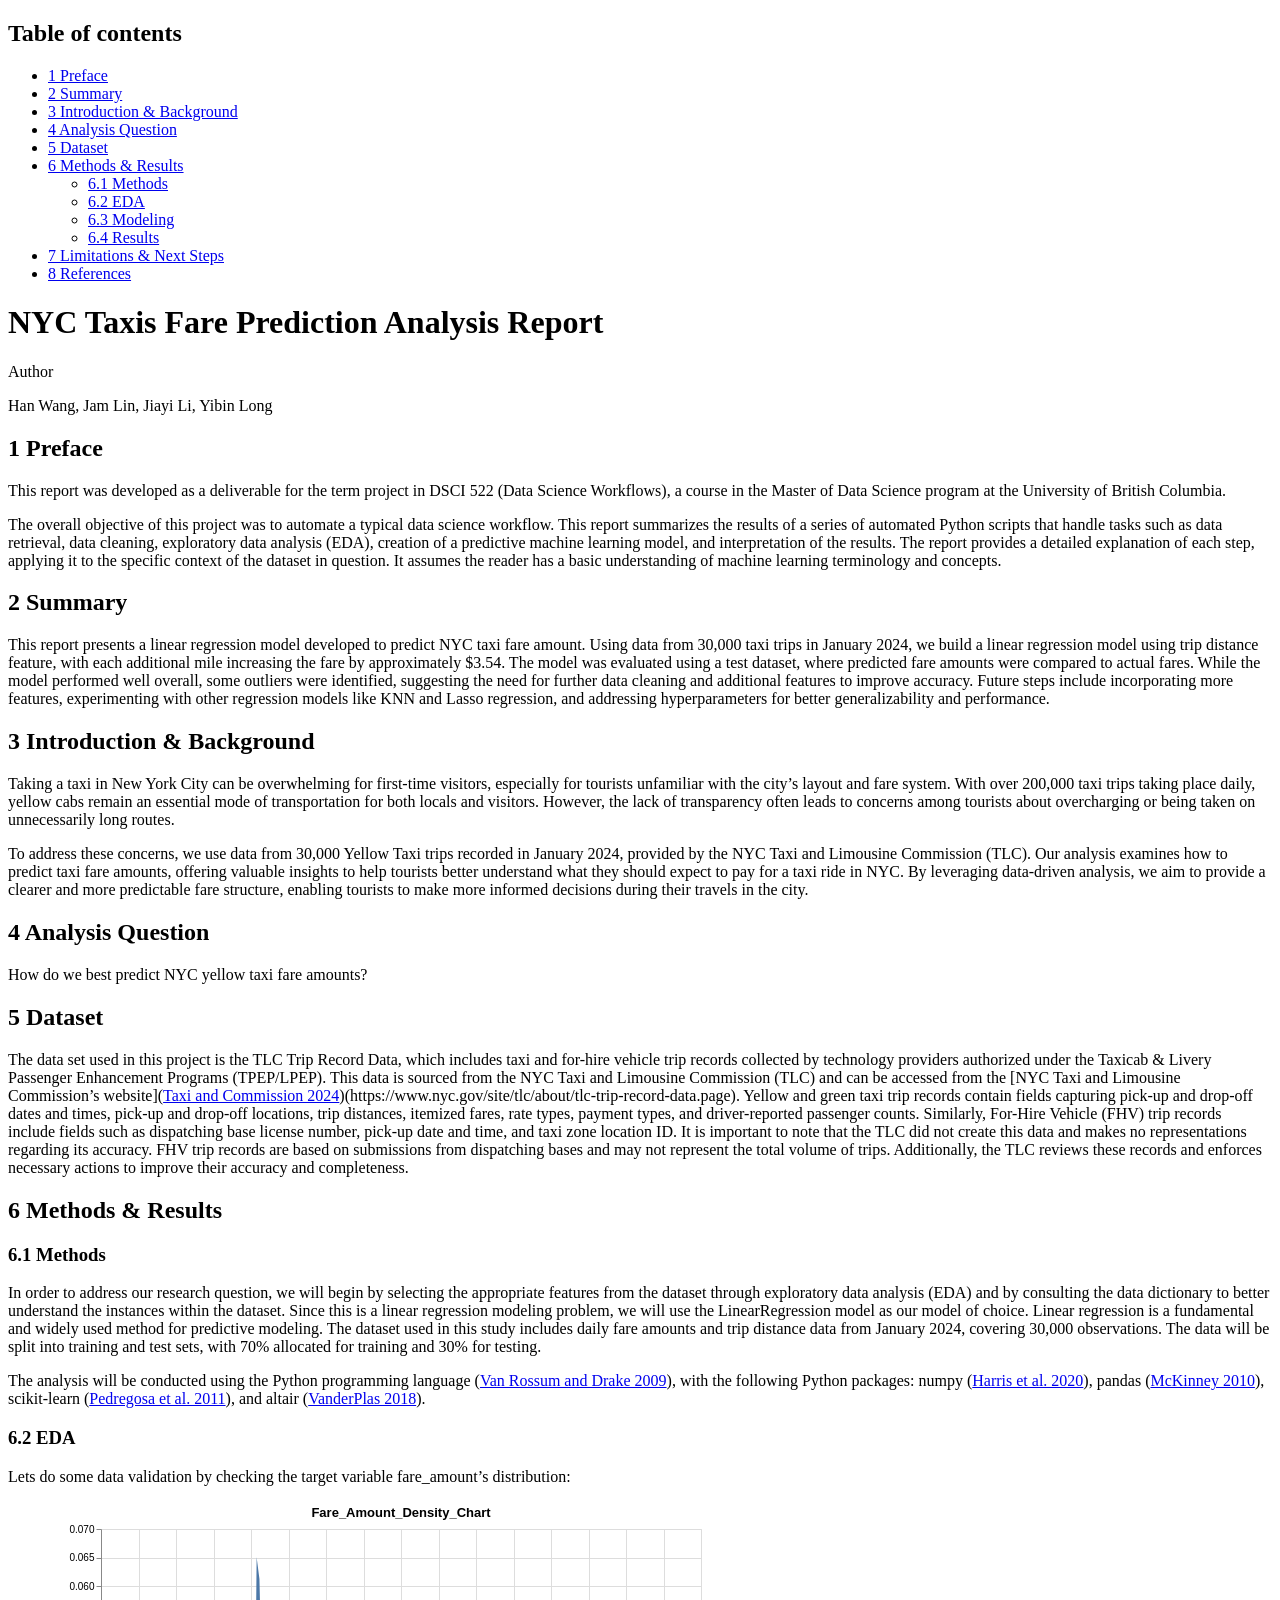
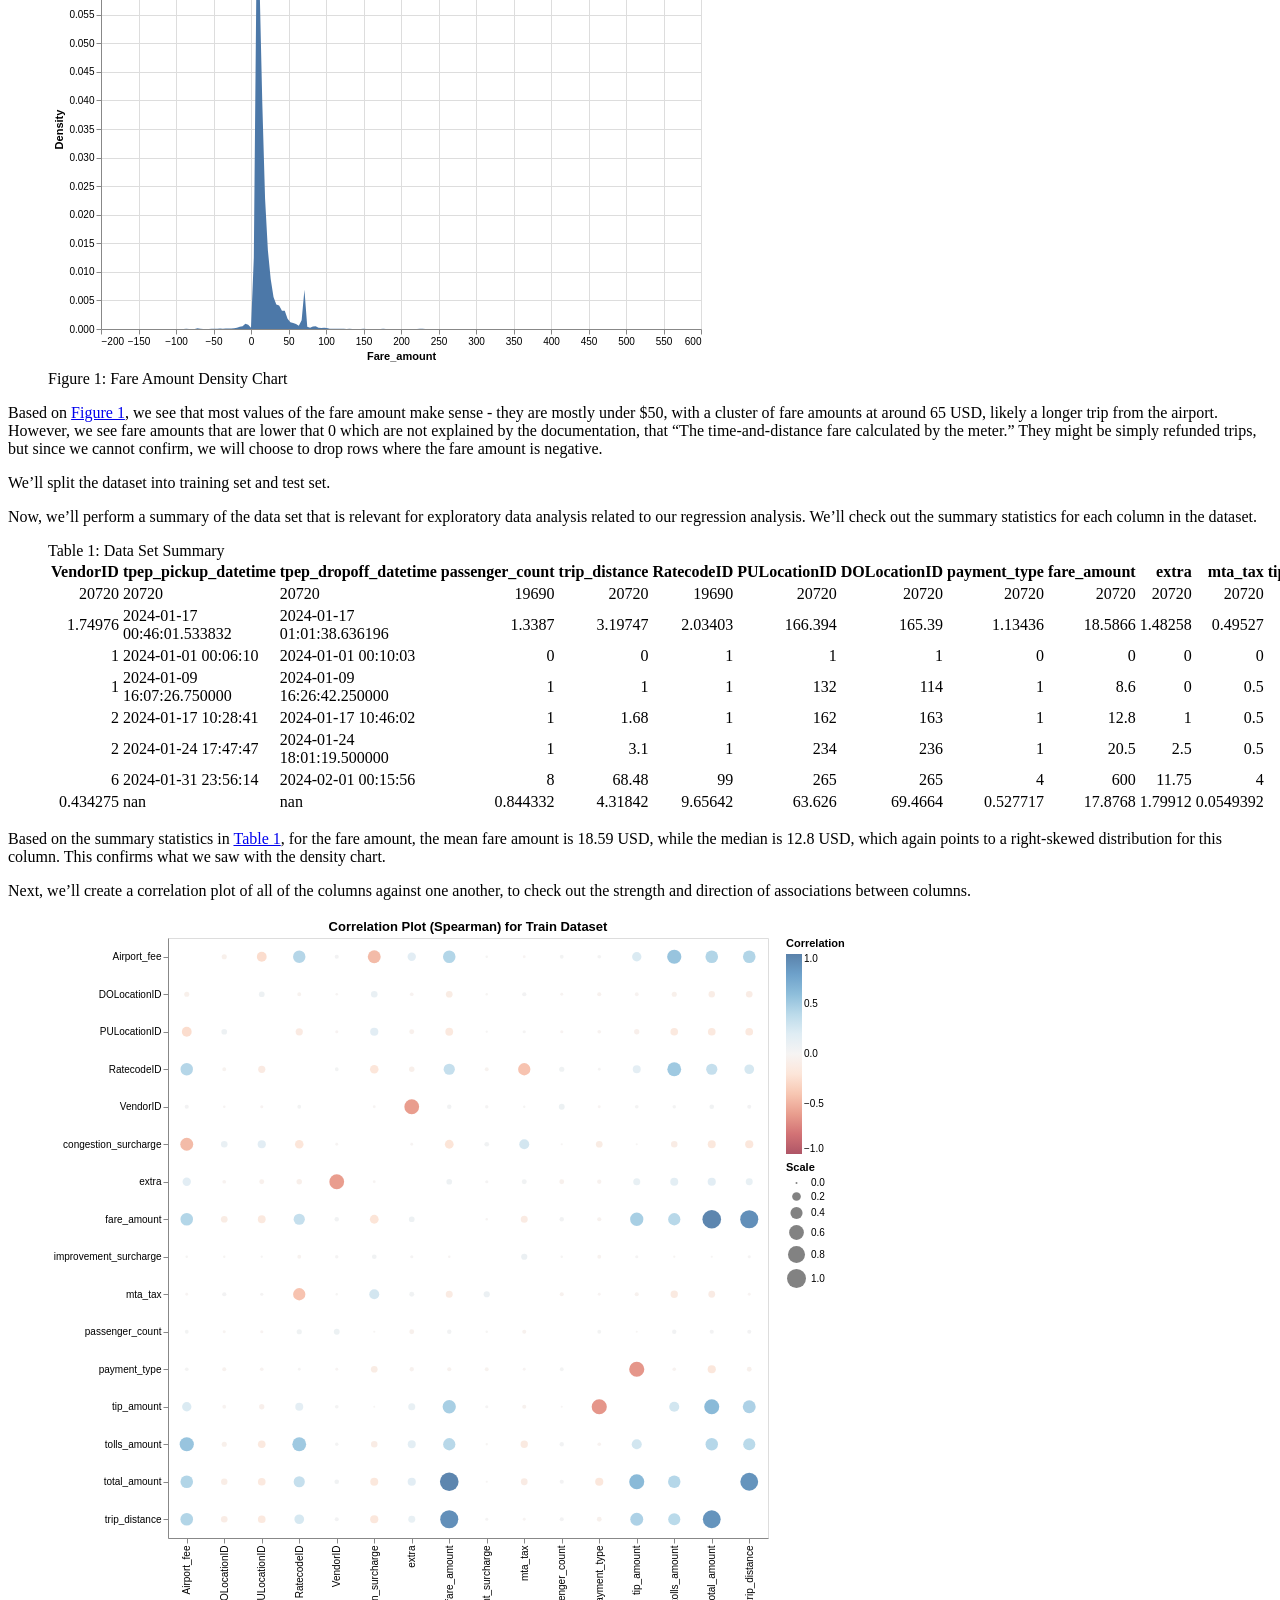
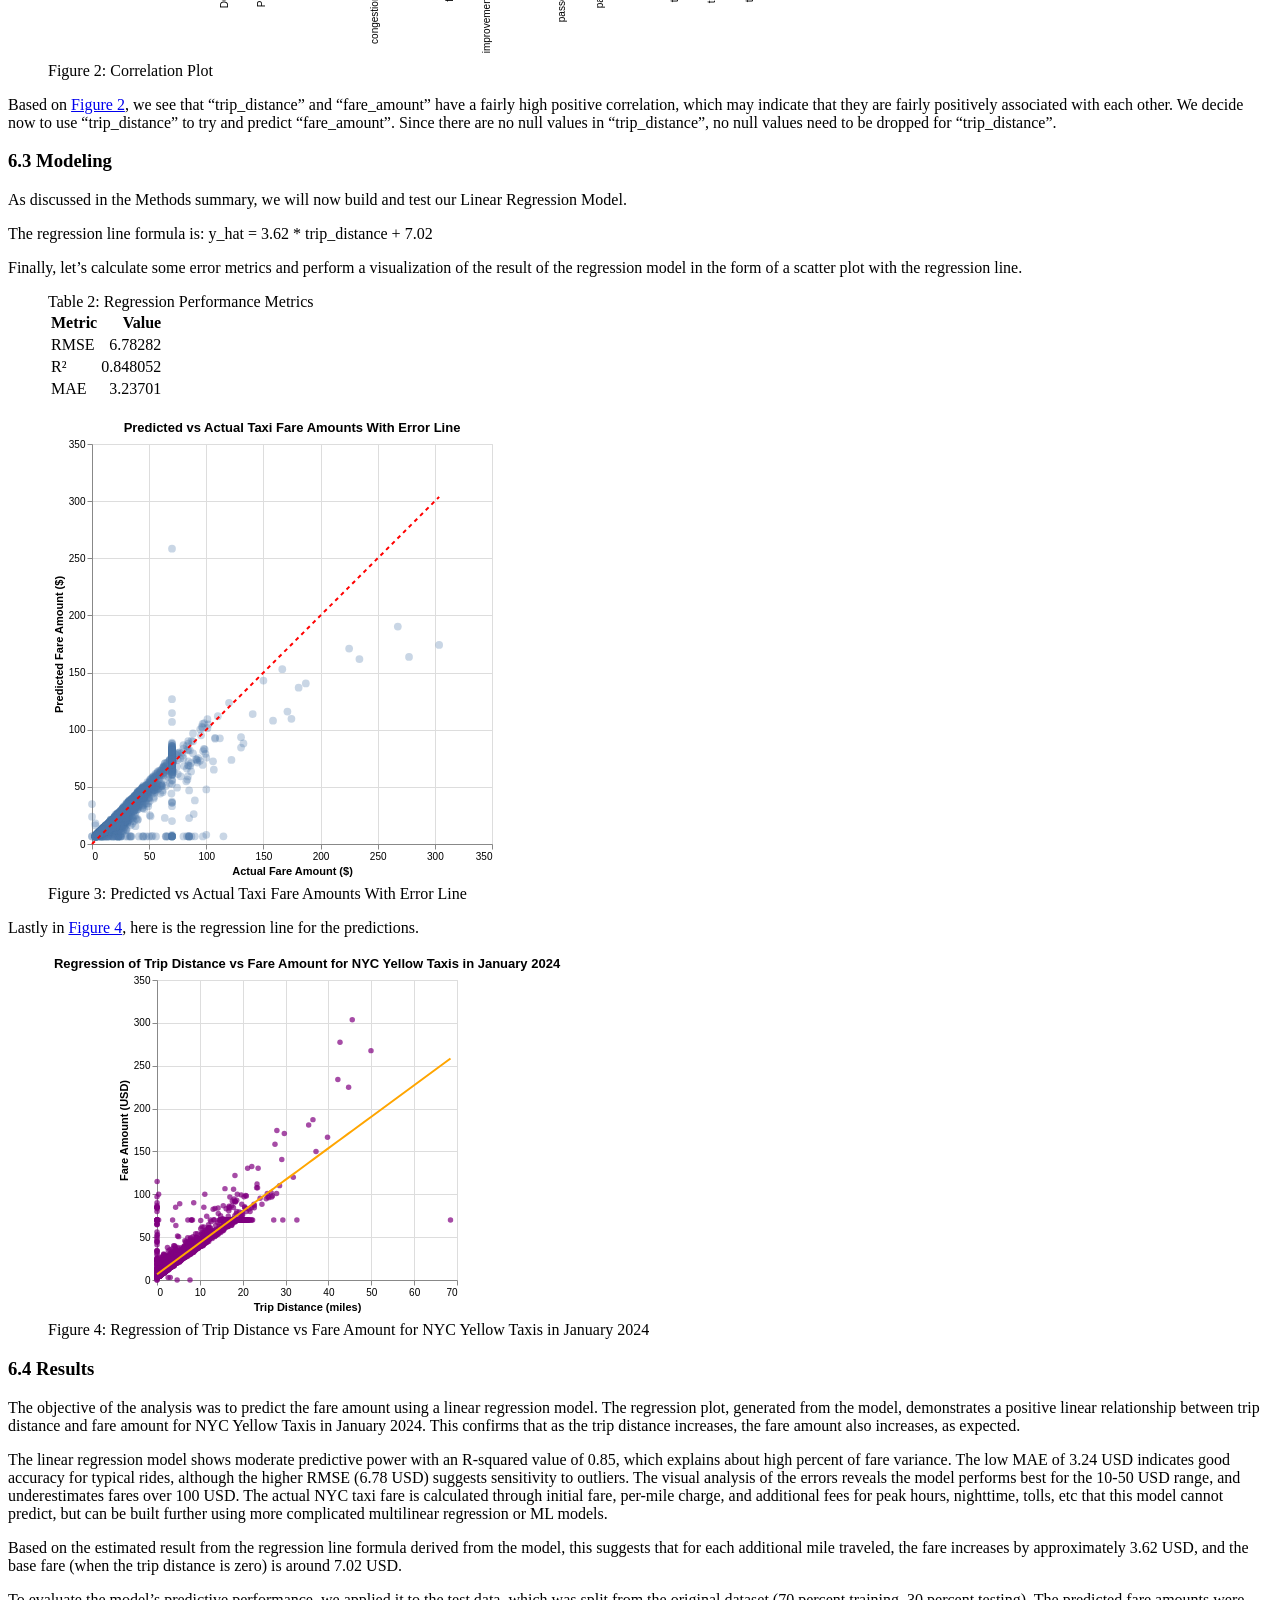
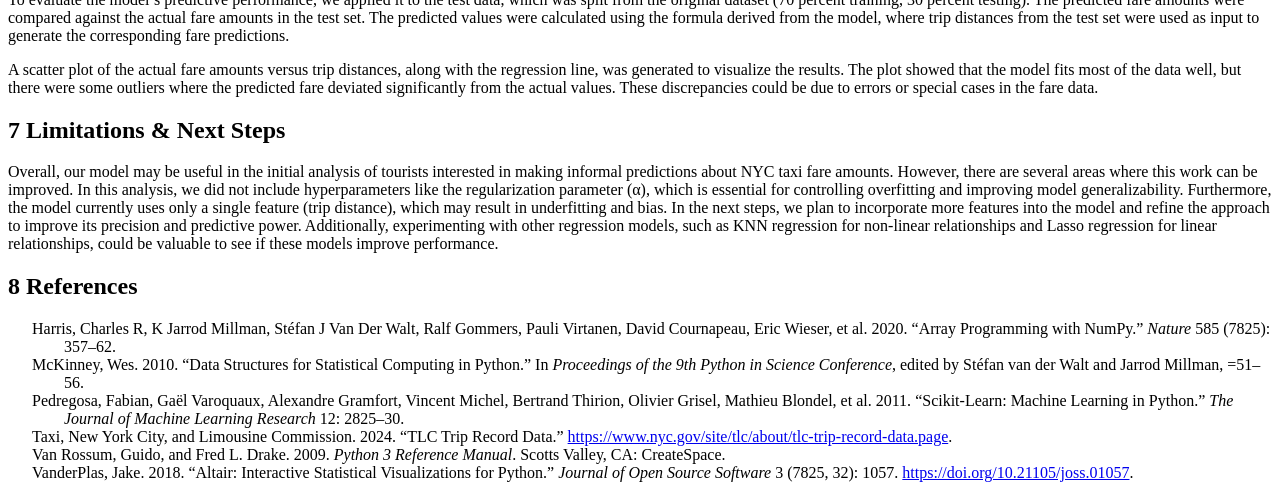
==== commit 2d060780: "Add Jupyter and Quarto workspace configurations; update README for report rendering" ====
--- a/docs/index.html
+++ b/docs/index.html
@@ -393,7 +393,7 @@
 <section id="modeling" class="level3" data-number="6.3">
 <h3 data-number="6.3" class="anchored" data-anchor-id="modeling"><span class="header-section-number">6.3</span> Modeling</h3>
 <p>As discussed in the Methods summary, we will now build and test our Linear Regression Model.</p>
-<p>The regression line formula is: y_hat = np.float64(3.62) * trip_distance + np.float64(7.02)</p>
+<p>The regression line formula is: y_hat = 3.62 * trip_distance + 7.02</p>
 <p>Finally, let’s calculate some error metrics and perform a visualization of the result of the regression model in the form of a scatter plot with the regression line.</p>
 <div class="cell" data-execution_count="3">
 <div id="tbl-metrics" class="cell quarto-float quarto-figure quarto-figure-center anchored" data-execution_count="3">
@@ -455,8 +455,8 @@
 <section id="results" class="level3" data-number="6.4">
 <h3 data-number="6.4" class="anchored" data-anchor-id="results"><span class="header-section-number">6.4</span> Results</h3>
 <p>The objective of the analysis was to predict the fare amount using a linear regression model. The regression plot, generated from the model, demonstrates a positive linear relationship between trip distance and fare amount for NYC Yellow Taxis in January 2024. This confirms that as the trip distance increases, the fare amount also increases, as expected.</p>
-<p>The linear regression model shows moderate predictive power with an R-squared value of 0.85, which explains about high percent of fare variance. The low MAE of np.float64(3.24) USD indicates good accuracy for typical rides, although the higher RMSE (np.float64(6.78) USD) suggests sensitivity to outliers. The visual analysis of the errors reveals the model performs best for the 10-50 USD range, and underestimates fares over 100 USD. The actual NYC taxi fare is calculated through initial fare, per-mile charge, and additional fees for peak hours, nighttime, tolls, etc that this model cannot predict, but can be built further using more complicated multilinear regression or ML models.</p>
-<p>Based on the estimated result from the regression line formula derived from the model, this suggests that for each additional mile traveled, the fare increases by approximately np.float64(3.62) USD, and the base fare (when the trip distance is zero) is around np.float64(7.02) USD.</p>
+<p>The linear regression model shows moderate predictive power with an R-squared value of 0.85, which explains about high percent of fare variance. The low MAE of 3.24 USD indicates good accuracy for typical rides, although the higher RMSE (6.78 USD) suggests sensitivity to outliers. The visual analysis of the errors reveals the model performs best for the 10-50 USD range, and underestimates fares over 100 USD. The actual NYC taxi fare is calculated through initial fare, per-mile charge, and additional fees for peak hours, nighttime, tolls, etc that this model cannot predict, but can be built further using more complicated multilinear regression or ML models.</p>
+<p>Based on the estimated result from the regression line formula derived from the model, this suggests that for each additional mile traveled, the fare increases by approximately 3.62 USD, and the base fare (when the trip distance is zero) is around 7.02 USD.</p>
 <p>To evaluate the model’s predictive performance, we applied it to the test data, which was split from the original dataset (70 percent training, 30 percent testing). The predicted fare amounts were compared against the actual fare amounts in the test set. The predicted values were calculated using the formula derived from the model, where trip distances from the test set were used as input to generate the corresponding fare predictions.</p>
 <p>A scatter plot of the actual fare amounts versus trip distances, along with the regression line, was generated to visualize the results. The plot showed that the model fits most of the data well, but there were some outliers where the predicted fare deviated significantly from the actual values. These discrepancies could be due to errors or special cases in the fare data.</p>
 </section>
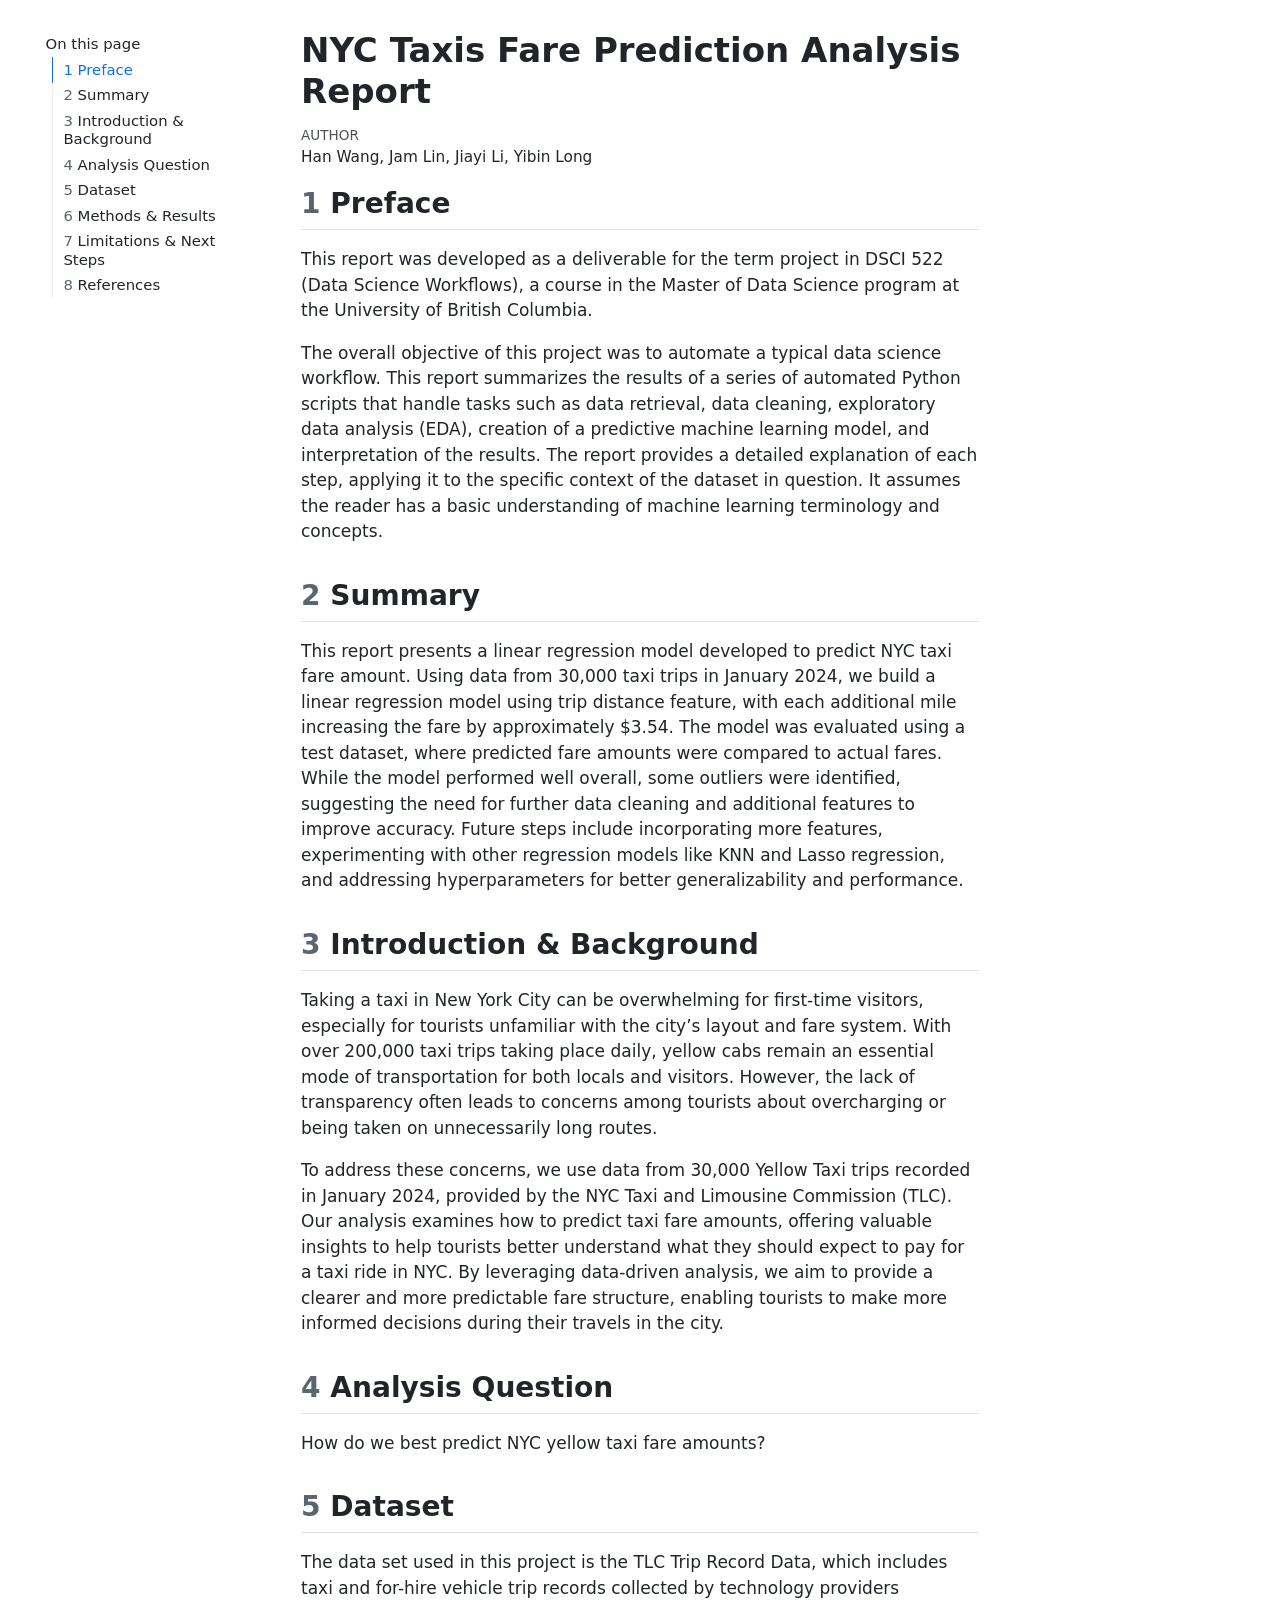
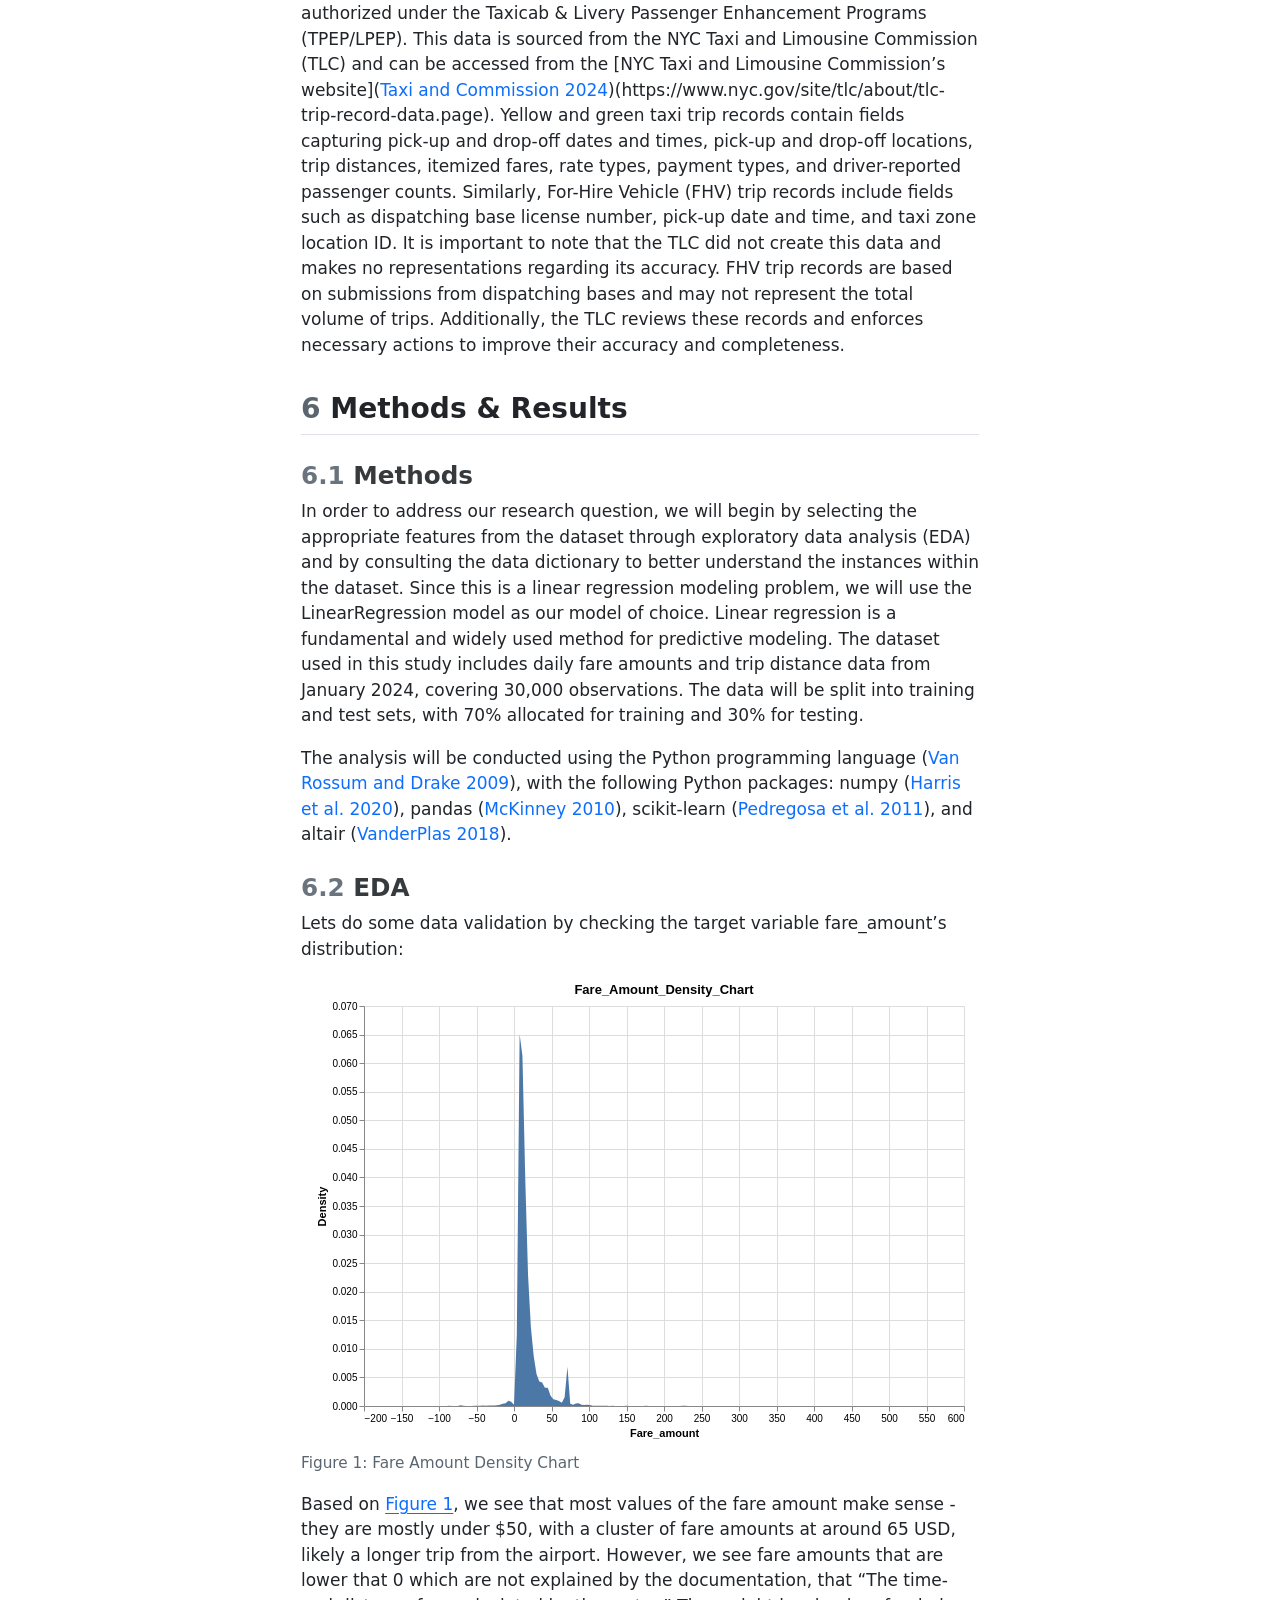
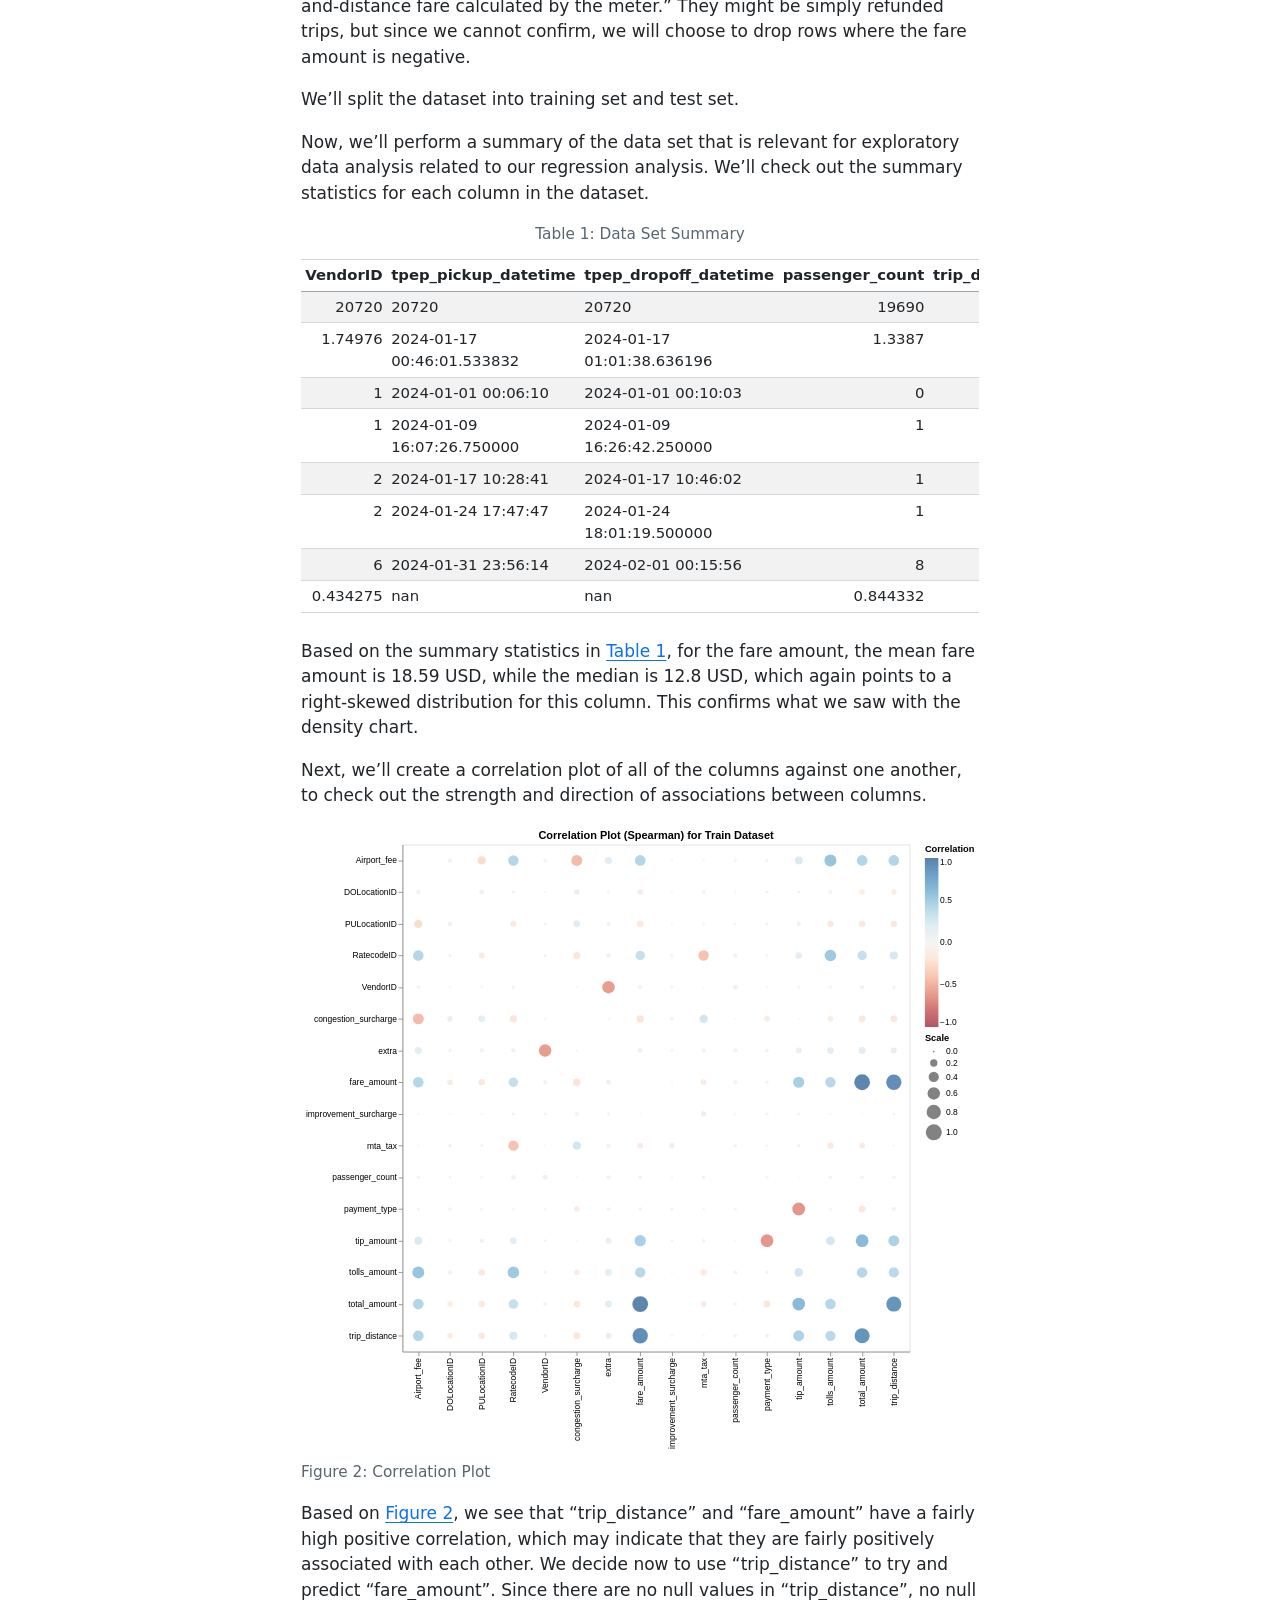
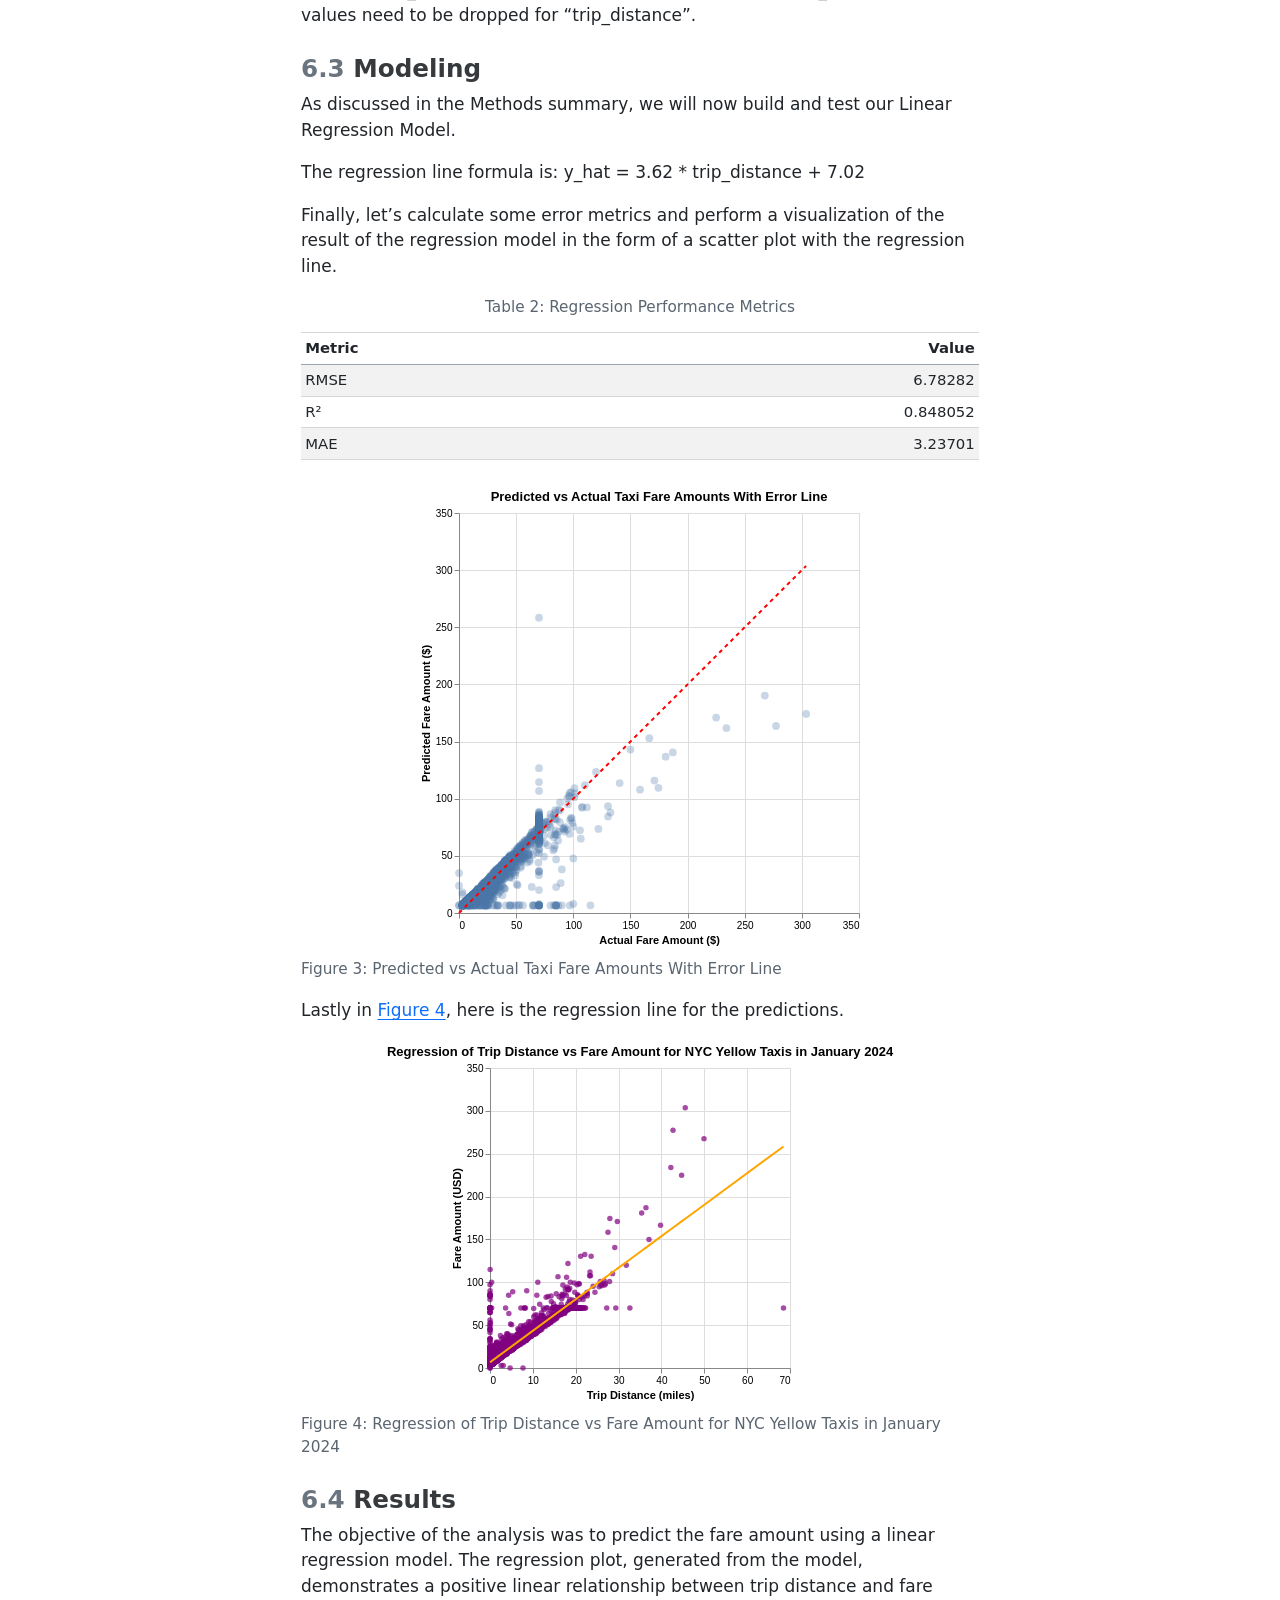
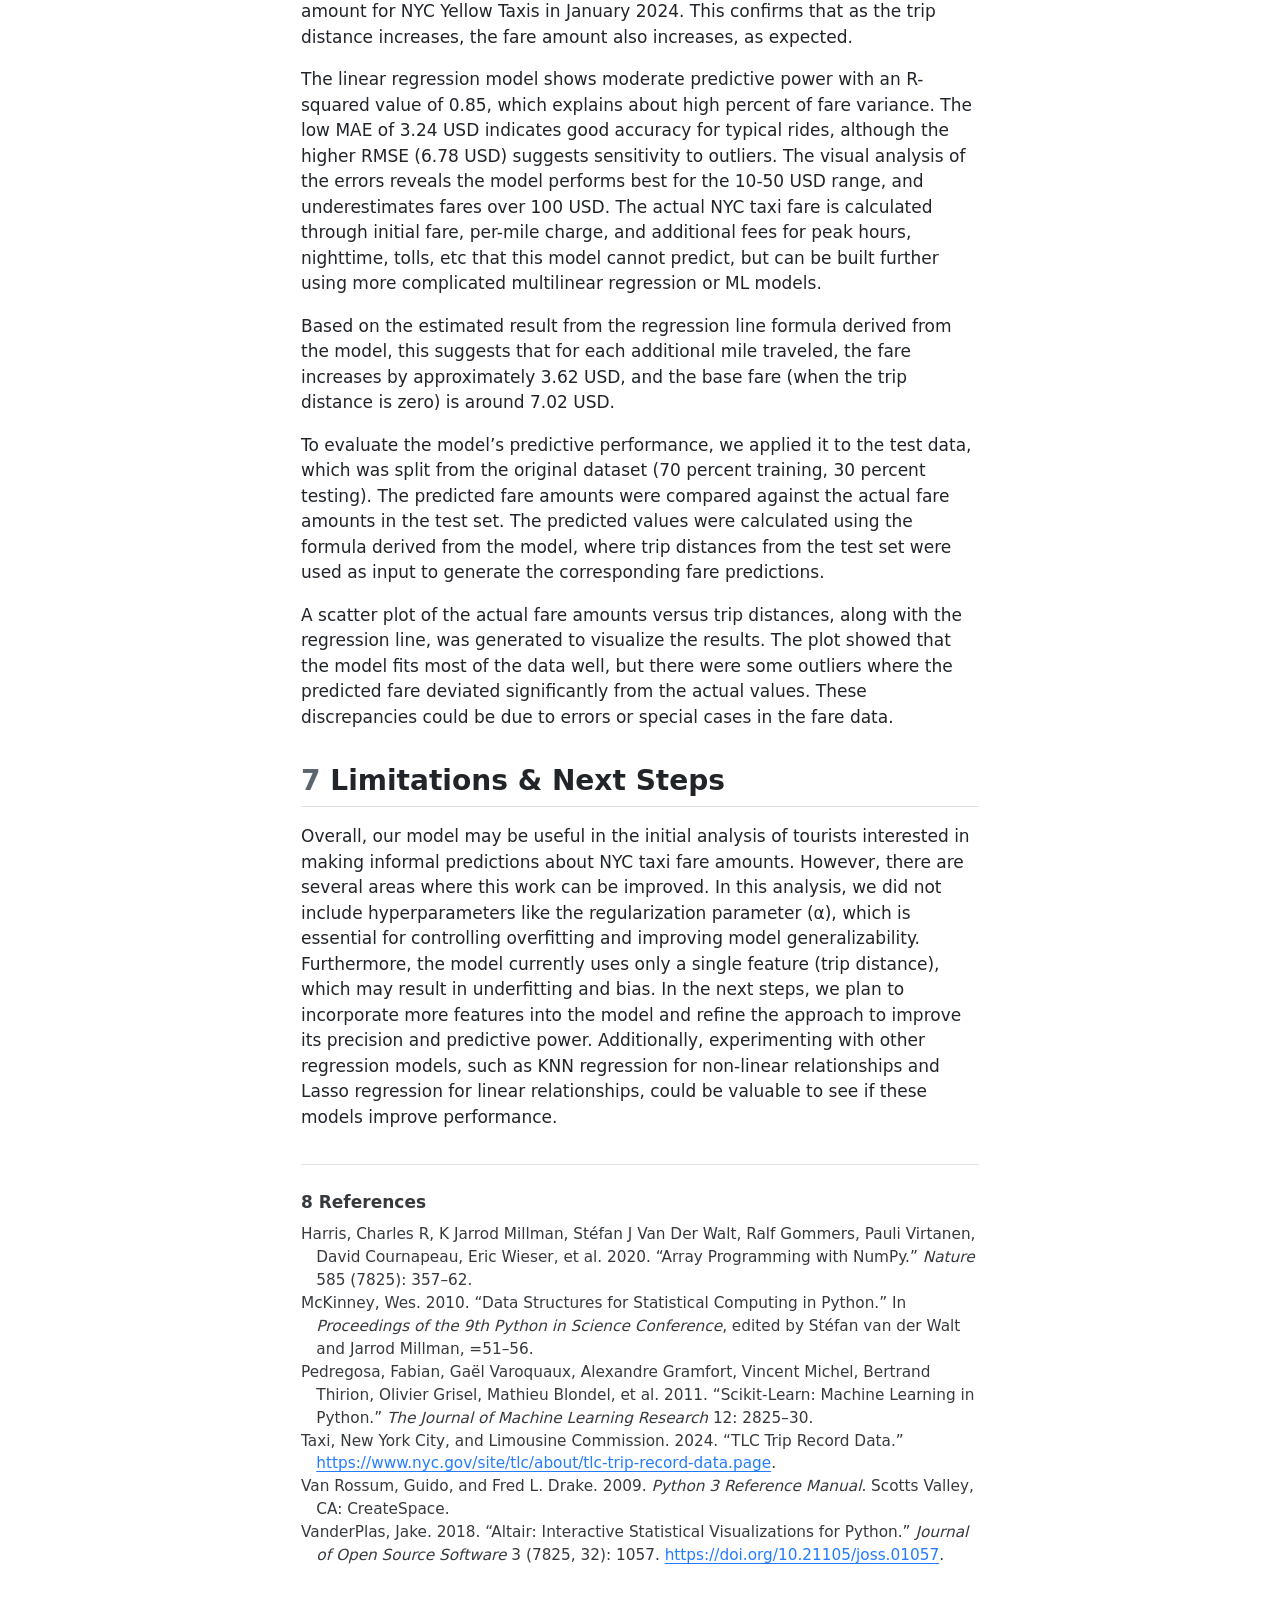
==== commit 554263c2: "Merge branch 'main' into readme_update" ====
--- a/docs/index.html
+++ b/docs/index.html
@@ -44,26 +44,61 @@
 }</style>
 
 
-<script src="yellow_taxi_analysis_files/libs/clipboard/clipboard.min.js"></script>
-<script src="yellow_taxi_analysis_files/libs/quarto-html/quarto.js"></script>
-<script src="yellow_taxi_analysis_files/libs/quarto-html/popper.min.js"></script>
-<script src="yellow_taxi_analysis_files/libs/quarto-html/tippy.umd.min.js"></script>
-<script src="yellow_taxi_analysis_files/libs/quarto-html/anchor.min.js"></script>
-<link href="yellow_taxi_analysis_files/libs/quarto-html/tippy.css" rel="stylesheet">
-<link href="yellow_taxi_analysis_files/libs/quarto-html/quarto-syntax-highlighting.css" rel="stylesheet" id="quarto-text-highlighting-styles">
-<script src="yellow_taxi_analysis_files/libs/bootstrap/bootstrap.min.js"></script>
-<link href="yellow_taxi_analysis_files/libs/bootstrap/bootstrap-icons.css" rel="stylesheet">
-<link href="yellow_taxi_analysis_files/libs/bootstrap/bootstrap.min.css" rel="stylesheet" id="quarto-bootstrap" data-mode="light">
+<script src="site_libs/quarto-nav/quarto-nav.js"></script>
+<script src="site_libs/clipboard/clipboard.min.js"></script>
+<script src="site_libs/quarto-search/autocomplete.umd.js"></script>
+<script src="site_libs/quarto-search/fuse.min.js"></script>
+<script src="site_libs/quarto-search/quarto-search.js"></script>
+<meta name="quarto:offset" content="./">
+<script src="site_libs/quarto-html/quarto.js"></script>
+<script src="site_libs/quarto-html/popper.min.js"></script>
+<script src="site_libs/quarto-html/tippy.umd.min.js"></script>
+<script src="site_libs/quarto-html/anchor.min.js"></script>
+<link href="site_libs/quarto-html/tippy.css" rel="stylesheet">
+<link href="site_libs/quarto-html/quarto-syntax-highlighting.css" rel="stylesheet" id="quarto-text-highlighting-styles">
+<script src="site_libs/bootstrap/bootstrap.min.js"></script>
+<link href="site_libs/bootstrap/bootstrap-icons.css" rel="stylesheet">
+<link href="site_libs/bootstrap/bootstrap.min.css" rel="stylesheet" id="quarto-bootstrap" data-mode="light">
+<script id="quarto-search-options" type="application/json">{
+  "location": "sidebar",
+  "copy-button": false,
+  "collapse-after": 3,
+  "panel-placement": "start",
+  "type": "textbox",
+  "limit": 50,
+  "keyboard-shortcut": [
+    "f",
+    "/",
+    "s"
+  ],
+  "show-item-context": false,
+  "language": {
+    "search-no-results-text": "No results",
+    "search-matching-documents-text": "matching documents",
+    "search-copy-link-title": "Copy link to search",
+    "search-hide-matches-text": "Hide additional matches",
+    "search-more-match-text": "more match in this document",
+    "search-more-matches-text": "more matches in this document",
+    "search-clear-button-title": "Clear",
+    "search-text-placeholder": "",
+    "search-detached-cancel-button-title": "Cancel",
+    "search-submit-button-title": "Submit",
+    "search-label": "Search"
+  }
+}</script>
 
 
 </head>
 
-<body>
-
-<div id="quarto-content" class="page-columns page-rows-contents page-layout-article toc-left">
-<div id="quarto-sidebar-toc-left" class="sidebar toc-left">
-  <nav id="TOC" role="doc-toc" class="toc-active">
-    <h2 id="toc-title">Table of contents</h2>
+<body class="floating">
+
+<div id="quarto-search-results"></div>
+<!-- content -->
+<div id="quarto-content" class="quarto-container page-columns page-rows-contents page-layout-article">
+<!-- sidebar -->
+  <nav id="quarto-sidebar" class="sidebar collapse collapse-horizontal quarto-sidebar-collapse-item sidebar-navigation floating overflow-auto">
+    <nav id="TOC" role="doc-toc" class="toc-active">
+    <h2 id="toc-title">On this page</h2>
    
   <ul>
   <li><a href="#preface" id="toc-preface" class="nav-link active" data-scroll-target="#preface"><span class="header-section-number">1</span> Preface</a></li>
@@ -82,9 +117,12 @@
   <li><a href="#references" id="toc-references" class="nav-link" data-scroll-target="#references"><span class="header-section-number">8</span> References</a></li>
   </ul>
 </nav>
-</div>
-<div id="quarto-margin-sidebar" class="sidebar margin-sidebar zindex-bottom">
-</div>
+</nav>
+<div id="quarto-sidebar-glass" class="quarto-sidebar-collapse-item" data-bs-toggle="collapse" data-bs-target=".quarto-sidebar-collapse-item"></div>
+<!-- margin-sidebar -->
+    <div id="quarto-margin-sidebar" class="sidebar margin-sidebar zindex-bottom">
+    </div>
+<!-- main -->
 <main class="content" id="quarto-document-content">
 
 <header id="title-block-header" class="quarto-title-block default">
@@ -465,7 +503,9 @@
 <h2 data-number="7" class="anchored" data-anchor-id="limitations-next-steps"><span class="header-section-number">7</span> Limitations &amp; Next Steps</h2>
 <p>Overall, our model may be useful in the initial analysis of tourists interested in making informal predictions about NYC taxi fare amounts. However, there are several areas where this work can be improved. In this analysis, we did not include hyperparameters like the regularization parameter (α), which is essential for controlling overfitting and improving model generalizability. Furthermore, the model currently uses only a single feature (trip distance), which may result in underfitting and bias. In the next steps, we plan to incorporate more features into the model and refine the approach to improve its precision and predictive power. Additionally, experimenting with other regression models, such as KNN regression for non-linear relationships and Lasso regression for linear relationships, could be valuable to see if these models improve performance.</p>
 </section>
-<section id="references" class="level2 unnumbered" data-number="8">
+<section id="references" class="level2" data-number="8">
+
+
 
 
 </section>
@@ -489,8 +529,7 @@
 <div id="ref-altair" class="csl-entry" role="listitem">
 VanderPlas, Jake. 2018. <span>“Altair: Interactive Statistical Visualizations for Python.”</span> <em>Journal of Open Source Software</em> 3 (7825, 32): 1057. <a href="https://doi.org/10.21105/joss.01057">https://doi.org/10.21105/joss.01057</a>.
 </div>
-</div></section></div></main>
-<!-- /main column -->
+</div></section></div></main> <!-- /main -->
 <script id="quarto-html-after-body" type="application/javascript">
 window.document.addEventListener("DOMContentLoaded", function (event) {
   const toggleBodyColorMode = (bsSheetEl) => {
@@ -583,7 +622,7 @@
   }
     var localhostRegex = new RegExp(/^(?:http|https):\/\/localhost\:?[0-9]*\//);
     var mailtoRegex = new RegExp(/^mailto:/);
-      var filterRegex = new RegExp('/' + window.location.host + '/');
+      var filterRegex = new RegExp("https:\/\/UBC-MDS\.github\.io\/DSCI_522_Group36_taxi_fare_predictor\/");
     var isInternal = (href) => {
         return filterRegex.test(href) || localhostRegex.test(href) || mailtoRegex.test(href);
     }
--- a/docs/site_libs/quarto-html/tippy.css
+++ b/docs/site_libs/quarto-html/tippy.css
@@ -0,0 +1 @@
+.tippy-box[data-animation=fade][data-state=hidden]{opacity:0}[data-tippy-root]{max-width:calc(100vw - 10px)}.tippy-box{position:relative;background-color:#333;color:#fff;border-radius:4px;font-size:14px;line-height:1.4;white-space:normal;outline:0;transition-property:transform,visibility,opacity}.tippy-box[data-placement^=top]>.tippy-arrow{bottom:0}.tippy-box[data-placement^=top]>.tippy-arrow:before{bottom:-7px;left:0;border-width:8px 8px 0;border-top-color:initial;transform-origin:center top}.tippy-box[data-placement^=bottom]>.tippy-arrow{top:0}.tippy-box[data-placement^=bottom]>.tippy-arrow:before{top:-7px;left:0;border-width:0 8px 8px;border-bottom-color:initial;transform-origin:center bottom}.tippy-box[data-placement^=left]>.tippy-arrow{right:0}.tippy-box[data-placement^=left]>.tippy-arrow:before{border-width:8px 0 8px 8px;border-left-color:initial;right:-7px;transform-origin:center left}.tippy-box[data-placement^=right]>.tippy-arrow{left:0}.tippy-box[data-placement^=right]>.tippy-arrow:before{left:-7px;border-width:8px 8px 8px 0;border-right-color:initial;transform-origin:center right}.tippy-box[data-inertia][data-state=visible]{transition-timing-function:cubic-bezier(.54,1.5,.38,1.11)}.tippy-arrow{width:16px;height:16px;color:#333}.tippy-arrow:before{content:"";position:absolute;border-color:transparent;border-style:solid}.tippy-content{position:relative;padding:5px 9px;z-index:1}
--- a/docs/site_libs/quarto-html/quarto-syntax-highlighting.css
+++ b/docs/site_libs/quarto-html/quarto-syntax-highlighting.css
@@ -0,0 +1,205 @@
+/* quarto syntax highlight colors */
+:root {
+  --quarto-hl-ot-color: #003B4F;
+  --quarto-hl-at-color: #657422;
+  --quarto-hl-ss-color: #20794D;
+  --quarto-hl-an-color: #5E5E5E;
+  --quarto-hl-fu-color: #4758AB;
+  --quarto-hl-st-color: #20794D;
+  --quarto-hl-cf-color: #003B4F;
+  --quarto-hl-op-color: #5E5E5E;
+  --quarto-hl-er-color: #AD0000;
+  --quarto-hl-bn-color: #AD0000;
+  --quarto-hl-al-color: #AD0000;
+  --quarto-hl-va-color: #111111;
+  --quarto-hl-bu-color: inherit;
+  --quarto-hl-ex-color: inherit;
+  --quarto-hl-pp-color: #AD0000;
+  --quarto-hl-in-color: #5E5E5E;
+  --quarto-hl-vs-color: #20794D;
+  --quarto-hl-wa-color: #5E5E5E;
+  --quarto-hl-do-color: #5E5E5E;
+  --quarto-hl-im-color: #00769E;
+  --quarto-hl-ch-color: #20794D;
+  --quarto-hl-dt-color: #AD0000;
+  --quarto-hl-fl-color: #AD0000;
+  --quarto-hl-co-color: #5E5E5E;
+  --quarto-hl-cv-color: #5E5E5E;
+  --quarto-hl-cn-color: #8f5902;
+  --quarto-hl-sc-color: #5E5E5E;
+  --quarto-hl-dv-color: #AD0000;
+  --quarto-hl-kw-color: #003B4F;
+}
+
+/* other quarto variables */
+:root {
+  --quarto-font-monospace: SFMono-Regular, Menlo, Monaco, Consolas, "Liberation Mono", "Courier New", monospace;
+}
+
+pre > code.sourceCode > span {
+  color: #003B4F;
+}
+
+code span {
+  color: #003B4F;
+}
+
+code.sourceCode > span {
+  color: #003B4F;
+}
+
+div.sourceCode,
+div.sourceCode pre.sourceCode {
+  color: #003B4F;
+}
+
+code span.ot {
+  color: #003B4F;
+  font-style: inherit;
+}
+
+code span.at {
+  color: #657422;
+  font-style: inherit;
+}
+
+code span.ss {
+  color: #20794D;
+  font-style: inherit;
+}
+
+code span.an {
+  color: #5E5E5E;
+  font-style: inherit;
+}
+
+code span.fu {
+  color: #4758AB;
+  font-style: inherit;
+}
+
+code span.st {
+  color: #20794D;
+  font-style: inherit;
+}
+
+code span.cf {
+  color: #003B4F;
+  font-weight: bold;
+  font-style: inherit;
+}
+
+code span.op {
+  color: #5E5E5E;
+  font-style: inherit;
+}
+
+code span.er {
+  color: #AD0000;
+  font-style: inherit;
+}
+
+code span.bn {
+  color: #AD0000;
+  font-style: inherit;
+}
+
+code span.al {
+  color: #AD0000;
+  font-style: inherit;
+}
+
+code span.va {
+  color: #111111;
+  font-style: inherit;
+}
+
+code span.bu {
+  font-style: inherit;
+}
+
+code span.ex {
+  font-style: inherit;
+}
+
+code span.pp {
+  color: #AD0000;
+  font-style: inherit;
+}
+
+code span.in {
+  color: #5E5E5E;
+  font-style: inherit;
+}
+
+code span.vs {
+  color: #20794D;
+  font-style: inherit;
+}
+
+code span.wa {
+  color: #5E5E5E;
+  font-style: italic;
+}
+
+code span.do {
+  color: #5E5E5E;
+  font-style: italic;
+}
+
+code span.im {
+  color: #00769E;
+  font-style: inherit;
+}
+
+code span.ch {
+  color: #20794D;
+  font-style: inherit;
+}
+
+code span.dt {
+  color: #AD0000;
+  font-style: inherit;
+}
+
+code span.fl {
+  color: #AD0000;
+  font-style: inherit;
+}
+
+code span.co {
+  color: #5E5E5E;
+  font-style: inherit;
+}
+
+code span.cv {
+  color: #5E5E5E;
+  font-style: italic;
+}
+
+code span.cn {
+  color: #8f5902;
+  font-style: inherit;
+}
+
+code span.sc {
+  color: #5E5E5E;
+  font-style: inherit;
+}
+
+code span.dv {
+  color: #AD0000;
+  font-style: inherit;
+}
+
+code span.kw {
+  color: #003B4F;
+  font-weight: bold;
+  font-style: inherit;
+}
+
+.prevent-inlining {
+  content: "</";
+}
+
+/*# sourceMappingURL=debc5d5d77c3f9108843748ff7464032.css.map */
